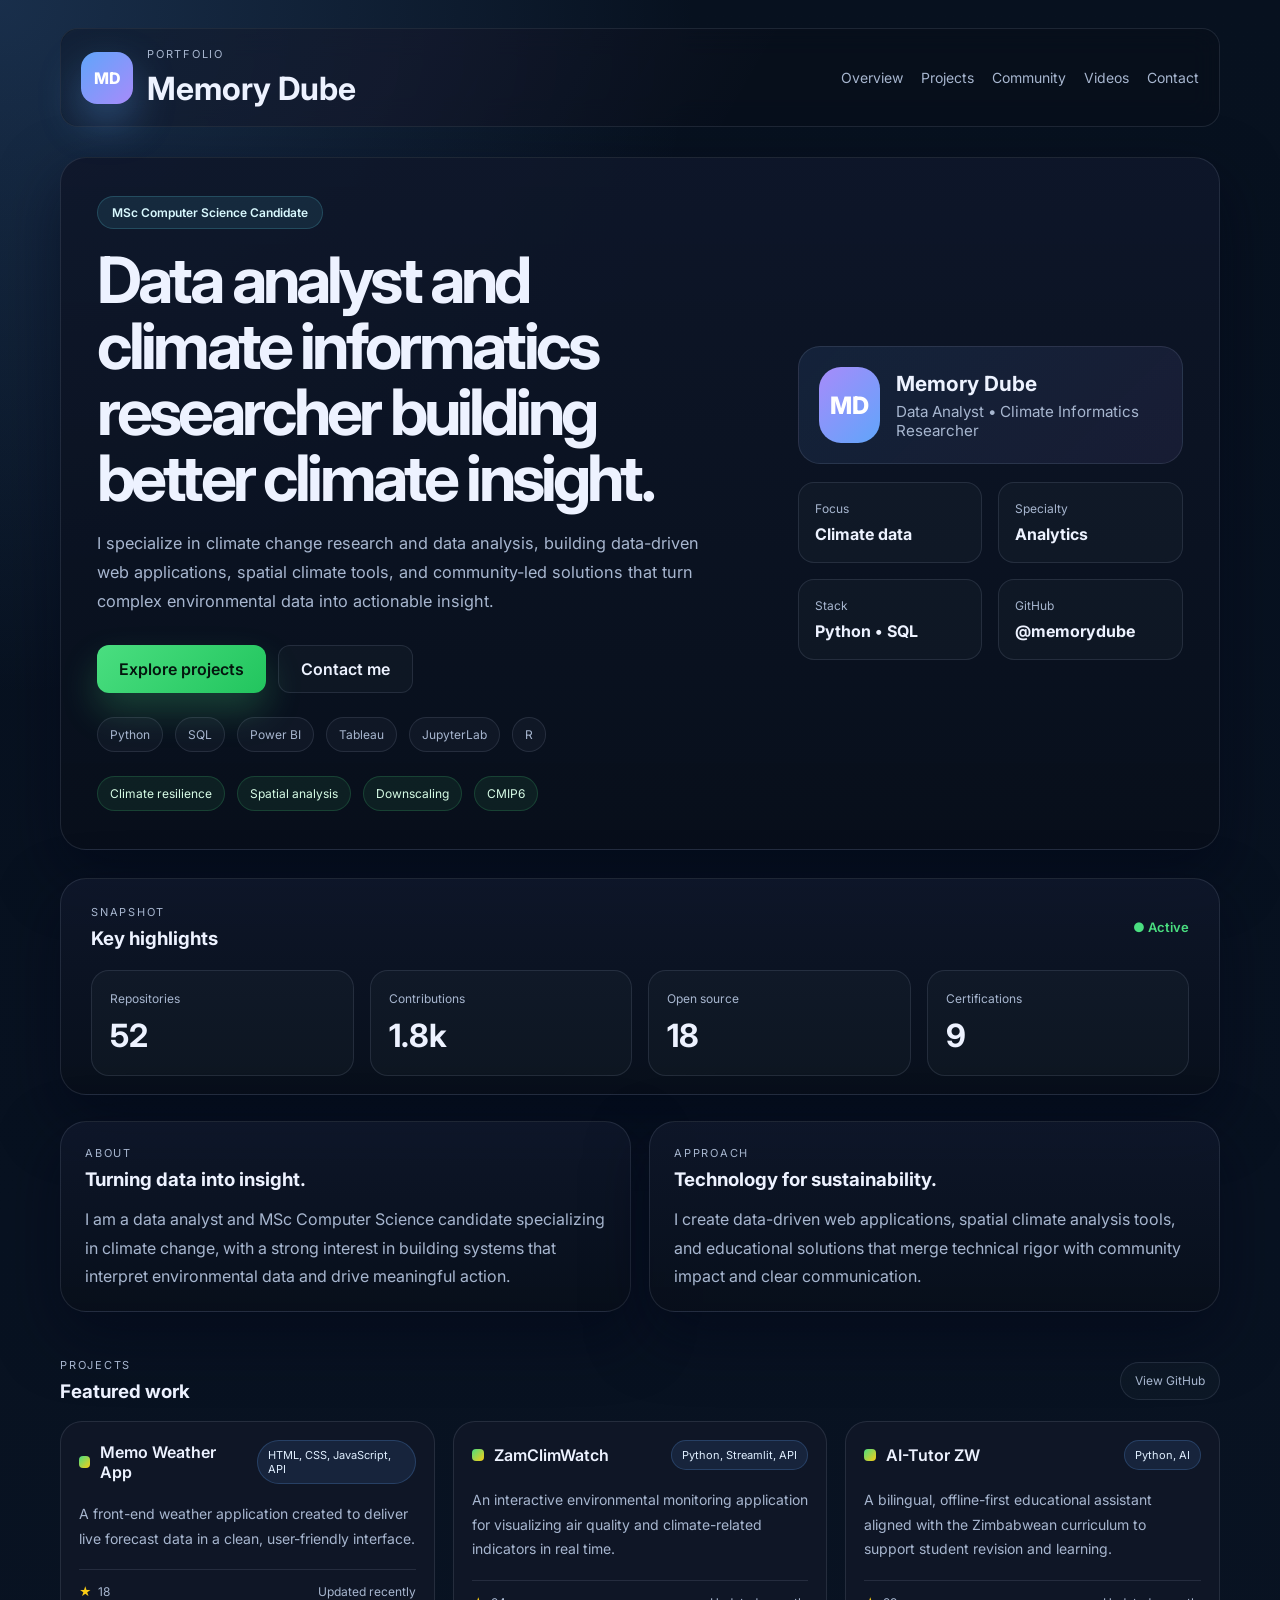
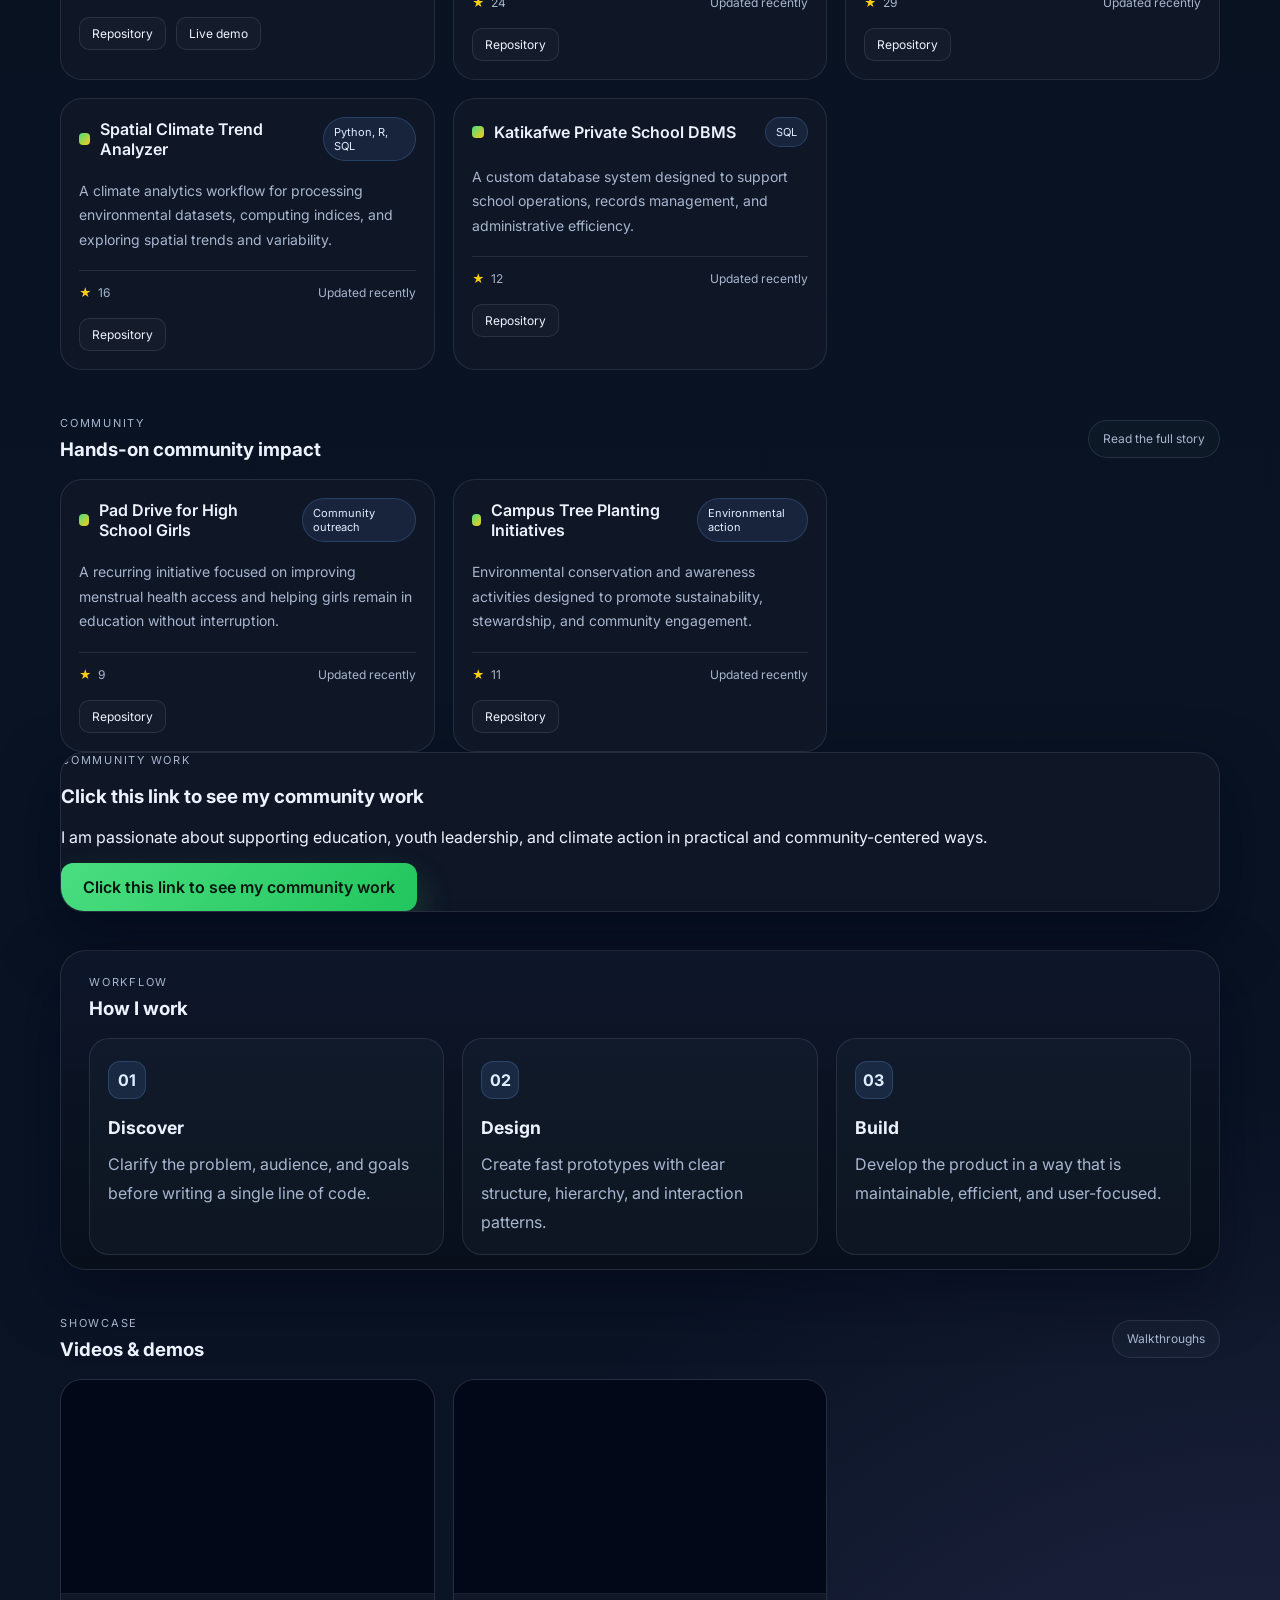
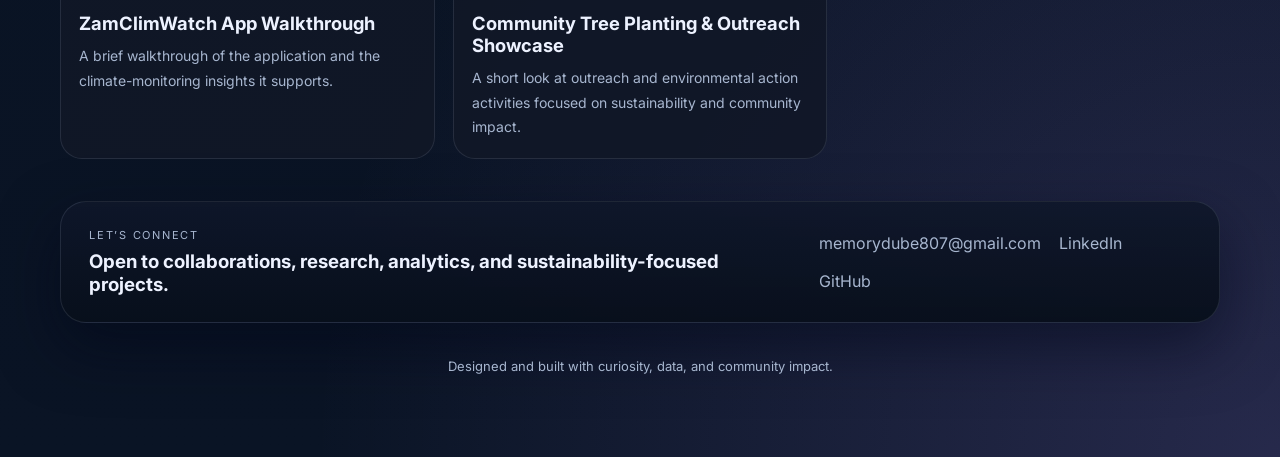
==== index.html @ f98d9ad6 "Initial portfolio upload" ====
<!DOCTYPE html>
<html lang="en">
  <head>
    <meta charset="UTF-8" />
    <meta name="viewport" content="width=device-width, initial-scale=1.0" />
    <title>Memory Dube | Portfolio</title>
    <meta
      name="description"
      content="Portfolio of Memory Dube — MSc Computer Science candidate, data analyst, and climate informatics researcher."
    />
    <link rel="preconnect" href="https://fonts.googleapis.com" />
    <link rel="preconnect" href="https://fonts.gstatic.com" crossorigin />
    <link
      href="https://fonts.googleapis.com/css2?family=Inter:wght@400;500;600;700;800&display=swap"
      rel="stylesheet"
    />
    <link rel="stylesheet" href="styles.css" />
  </head>
  <body>
    <div class="page-shell">
      <header class="topbar">
        <div class="brand-wrap">
          <div class="brand-mark">MD</div>
          <div>
            <p class="eyebrow">Portfolio</p>
            <h1>Memory Dube</h1>
          </div>
        </div>

        <nav class="main-nav" aria-label="Main navigation">
          <a href="#overview">Overview</a>
          <a href="#projects">Projects</a>
          <a href="community.html">Community</a>
          <a href="#videos">Videos</a>
          <a href="#contact">Contact</a>
        </nav>
      </header>

      <main>
        <section id="overview" class="hero card">
          <div class="hero-copy">
            <span class="badge">MSc Computer Science Candidate</span>
            <h2>Data analyst and climate informatics researcher building better climate insight.</h2>
            <p>
              I specialize in climate change research and data analysis, building data-driven web
              applications, spatial climate tools, and community-led solutions that turn complex
              environmental data into actionable insight.
            </p>

            <div class="cta-row">
              <a href="#projects" class="primary-btn">Explore projects</a>
              <a href="#contact" class="secondary-btn">Contact me</a>
            </div>

            <div class="tag-row" aria-label="Tech stack">
              <span>Python</span>
              <span>SQL</span>
              <span>Power BI</span>
              <span>Tableau</span>
              <span>JupyterLab</span>
              <span>R</span>
            </div>

            <div class="impact-row" aria-label="Focus areas">
              <span>Climate resilience</span>
              <span>Spatial analysis</span>
              <span>Downscaling</span>
              <span>CMIP6</span>
            </div>
          </div>

          <aside class="info-panel">
            <div class="profile-card">
              <div class="avatar">MD</div>
              <div>
                <p class="profile-name">Memory Dube</p>
                <p class="profile-role">Data Analyst • Climate Informatics Researcher</p>
              </div>
            </div>

            <div class="stat-grid">
              <div>
                <span>Focus</span>
                <strong>Climate data</strong>
              </div>
              <div>
                <span>Specialty</span>
                <strong>Analytics</strong>
              </div>
              <div>
                <span>Stack</span>
                <strong>Python • SQL</strong>
              </div>
              <div>
                <span>GitHub</span>
                <strong>@memorydube</strong>
              </div>
            </div>
          </aside>
        </section>

        <section class="metrics card">
          <div class="section-title-row">
            <div>
              <p class="eyebrow">Snapshot</p>
              <h3>Key highlights</h3>
            </div>
            <span class="live-pill">● Active</span>
          </div>

          <div class="metrics-grid">
            <article>
              <span>Repositories</span>
              <strong>52</strong>
            </article>
            <article>
              <span>Contributions</span>
              <strong>1.8k</strong>
            </article>
            <article>
              <span>Open source</span>
              <strong>18</strong>
            </article>
            <article>
              <span>Certifications</span>
              <strong>9</strong>
            </article>
          </div>
        </section>

        <section class="about-grid">
          <article class="mini-card card">
            <p class="eyebrow">About</p>
            <h3>Turning data into insight.</h3>
            <p>
              I am a data analyst and MSc Computer Science candidate specializing in climate change,
              with a strong interest in building systems that interpret environmental data and drive
              meaningful action.
            </p>
          </article>

          <article class="mini-card card">
            <p class="eyebrow">Approach</p>
            <h3>Technology for sustainability.</h3>
            <p>
              I create data-driven web applications, spatial climate analysis tools, and educational
              solutions that merge technical rigor with community impact and clear communication.
            </p>
          </article>
        </section>

        <section id="projects" class="section-header">
          <div>
            <p class="eyebrow">Projects</p>
            <h3>Featured work</h3>
          </div>
          <a href="https://github.com" target="_blank" rel="noreferrer">View GitHub</a>
        </section>
        <div id="projectsGrid" class="projects-grid"></div>

        <section id="community" class="section-header">
          <div>
            <p class="eyebrow">Community</p>
            <h3>Hands-on community impact</h3>
          </div>
          <a href="community.html" class="pill">Read the full story</a>
        </section>
        <div id="communityGrid" class="projects-grid"></div>

        <section class="community-showcase">
          <article class="story-card">
            <div class="story-copy">
              <p class="eyebrow">Community work</p>
              <h3>Click this link to see my community work</h3>
              <p>
                I am passionate about supporting education, youth leadership, and climate action in
                practical and community-centered ways.
              </p>
              <a href="community.html" class="primary-btn">Click this link to see my community work</a>
            </div>
          </article>
        </section>

        <section class="process card">
          <p class="eyebrow">Workflow</p>
          <h3>How I work</h3>
          <div class="process-grid">
            <article>
              <span>01</span>
              <h4>Discover</h4>
              <p>Clarify the problem, audience, and goals before writing a single line of code.</p>
            </article>
            <article>
              <span>02</span>
              <h4>Design</h4>
              <p>Create fast prototypes with clear structure, hierarchy, and interaction patterns.</p>
            </article>
            <article>
              <span>03</span>
              <h4>Build</h4>
              <p>Develop the product in a way that is maintainable, efficient, and user-focused.</p>
            </article>
          </div>
        </section>

        <section id="videos" class="section-header">
          <div>
            <p class="eyebrow">Showcase</p>
            <h3>Videos & demos</h3>
          </div>
          <span class="pill">Walkthroughs</span>
        </section>
        <div id="videoGrid" class="video-grid"></div>

        <section id="contact" class="contact card">
          <div>
            <p class="eyebrow">Let’s connect</p>
            <h3>Open to collaborations, research, analytics, and sustainability-focused projects.</h3>
          </div>

          <div class="contact-links">
            <a href="mailto:memorydube807@gmail.com">memorydube807@gmail.com</a>
            <a href="https://www.linkedin.com/in/memory-d-347bab246/" target="_blank" rel="noreferrer">LinkedIn</a>
            <a href="https://github.com/MemoryDube807" target="_blank" rel="noreferrer">GitHub</a>
          </div>
        </section>
      </main>

      <footer class="footer">
        <p>Designed and built with curiosity, data, and community impact.</p>
      </footer>
    </div>

    <script src="script.js"></script>
  </body>
</html>
---- styles.css ----
:root {
  --bg: #07111f;
  --bg-2: #0d172a;
  --panel: rgba(15, 23, 42, 0.82);
  --panel-strong: #101b2e;
  --card: rgba(17, 24, 39, 0.9);
  --card-soft: rgba(15, 23, 42, 0.7);
  --line: rgba(148, 163, 184, 0.16);
  --text: #edf2ff;
  --muted: #a7b6cf;
  --blue: #60a5fa;
  --cyan: #67e8f9;
  --purple: #a78bfa;
  --green: #4ade80;
  --shadow: 0 24px 60px rgba(2, 6, 23, 0.5);
}

* {
  box-sizing: border-box;
}

html {
  scroll-behavior: smooth;
}

body {
  margin: 0;
  min-height: 100vh;
  font-family: "Inter", sans-serif;
  background:
    radial-gradient(circle at top left, rgba(96, 165, 250, 0.2), transparent 18%),
    radial-gradient(circle at bottom right, rgba(167, 139, 250, 0.18), transparent 25%),
    linear-gradient(180deg, var(--bg) 0%, #0a1425 100%);
  color: var(--text);
}

img {
  display: block;
  max-width: 100%;
}

a {
  color: inherit;
  text-decoration: none;
}

.page-shell {
  max-width: 1200px;
  margin: 0 auto;
  padding: 28px 20px 60px;
}

.card {
  background: linear-gradient(180deg, rgba(15, 23, 42, 0.9), rgba(8, 15, 27, 0.95));
  border: 1px solid var(--line);
  border-radius: 26px;
  box-shadow: var(--shadow);
}

.topbar {
  display: flex;
  align-items: center;
  justify-content: space-between;
  gap: 18px;
  margin-bottom: 30px;
  padding: 18px 20px;
  position: sticky;
  top: 12px;
  z-index: 10;
  background: rgba(8, 15, 27, 0.7);
  border: 1px solid var(--line);
  border-radius: 18px;
  backdrop-filter: blur(14px);
}

.topbar::before {
  content: "";
  position: absolute;
  inset: 0;
  background: linear-gradient(120deg, rgba(96, 165, 250, 0.08), rgba(167, 139, 250, 0.06), transparent 60%);
  border-radius: inherit;
  pointer-events: none;
}

.brand-wrap,
.main-nav {
  position: relative;
  z-index: 1;
}

.brand-wrap {
  display: flex;
  align-items: center;
  gap: 14px;
}

.brand-mark {
  width: 52px;
  height: 52px;
  border-radius: 16px;
  display: grid;
  place-items: center;
  background: linear-gradient(135deg, var(--blue), var(--purple));
  color: #fff;
  font-weight: 800;
  box-shadow: 0 18px 40px rgba(96, 165, 250, 0.35);
}

.brand-wrap h1,
.hero-copy h2,
.section-title-row h3,
.section-header h3,
.contact h3,
.process h3,
.mini-card h3 {
  margin: 0;
}

.eyebrow {
  margin: 0 0 8px;
  font-size: 11px;
  letter-spacing: 0.16em;
  text-transform: uppercase;
  color: var(--muted);
}

.main-nav {
  display: flex;
  align-items: center;
  gap: 18px;
  flex-wrap: wrap;
  font-size: 14px;
  color: var(--muted);
}

.main-nav a,
.section-header a,
.contact-links a {
  transition: color 0.2s ease;
}

.main-nav a:hover,
.section-header a:hover,
.contact-links a:hover {
  color: var(--text);
}

.hero {
  display: grid;
  grid-template-columns: 1.4fr 0.8fr;
  gap: 26px;
  padding: 38px 36px;
  overflow: hidden;
}

.hero-copy {
  display: flex;
  flex-direction: column;
  justify-content: center;
}

.badge {
  display: inline-flex;
  width: fit-content;
  align-items: center;
  padding: 8px 14px;
  border-radius: 999px;
  background: rgba(103, 232, 249, 0.09);
  border: 1px solid rgba(103, 232, 249, 0.18);
  color: #d9f9ff;
  font-size: 12px;
  font-weight: 600;
}

.hero-copy h2 {
  margin-top: 18px;
  max-width: 600px;
  font-size: clamp(2.4rem, 5vw, 4.3rem);
  line-height: 1.03;
  letter-spacing: -0.06em;
}

.hero-copy p {
  margin: 18px 0 0;
  max-width: 620px;
  color: var(--muted);
  font-size: 1.02rem;
  line-height: 1.8;
}

.cta-row {
  display: flex;
  flex-wrap: wrap;
  gap: 12px;
  margin-top: 28px;
}

.primary-btn,
.secondary-btn {
  display: inline-flex;
  align-items: center;
  justify-content: center;
  min-height: 48px;
  padding: 0 22px;
  border-radius: 12px;
  font-weight: 600;
  transition: transform 0.2s ease, box-shadow 0.2s ease;
}

.primary-btn {
  background: linear-gradient(135deg, var(--green), #22c55e);
  color: #04160e;
  box-shadow: 0 18px 36px rgba(74, 222, 128, 0.24);
}

.secondary-btn {
  background: rgba(148, 163, 184, 0.04);
  border: 1px solid var(--line);
  color: var(--text);
}

.primary-btn:hover,
.secondary-btn:hover {
  transform: translateY(-1px);
}

.tag-row,
.impact-row {
  display: flex;
  flex-wrap: wrap;
  gap: 12px;
  margin-top: 24px;
}

.tag-row span,
.impact-row span {
  display: inline-flex;
  align-items: center;
  padding: 9px 12px;
  border-radius: 999px;
  background: rgba(148, 163, 184, 0.05);
  border: 1px solid var(--line);
  color: var(--muted);
  font-size: 12px;
}

.impact-row span {
  background: rgba(74, 222, 128, 0.08);
  border-color: rgba(74, 222, 128, 0.18);
  color: #d7fce6;
}

.info-panel {
  display: flex;
  flex-direction: column;
  gap: 18px;
  justify-content: center;
}

.profile-card {
  display: flex;
  align-items: center;
  gap: 16px;
  padding: 20px;
  background: linear-gradient(135deg, rgba(96, 165, 250, 0.1), rgba(167, 139, 250, 0.08));
  border: 1px solid var(--line);
  border-radius: 22px;
}

.avatar {
  width: 76px;
  height: 76px;
  border-radius: 22px;
  display: grid;
  place-items: center;
  background: linear-gradient(135deg, var(--purple), var(--blue));
  color: white;
  font-size: 1.5rem;
  font-weight: 800;
}

.profile-name {
  margin: 0;
  font-size: 1.3rem;
  font-weight: 700;
}

.profile-role {
  margin: 6px 0 0;
  color: var(--muted);
  font-size: 0.95rem;
}

.stat-grid {
  display: grid;
  grid-template-columns: repeat(2, minmax(0, 1fr));
  gap: 16px;
}

.stat-grid div {
  padding: 18px 16px;
  background: rgba(148, 163, 184, 0.04);
  border: 1px solid var(--line);
  border-radius: 16px;
  display: grid;
  gap: 8px;
}

.stat-grid span {
  color: var(--muted);
  font-size: 12px;
}

.stat-grid strong {
  font-size: 1rem;
}

.metrics {
  margin-top: 28px;
  padding: 26px 30px 18px;
}

.section-title-row,
.section-header {
  display: flex;
  align-items: center;
  justify-content: space-between;
  gap: 12px;
}

.live-pill {
  color: var(--green);
  font-size: 13px;
  font-weight: 600;
}

.metrics-grid {
  margin-top: 20px;
  display: grid;
  grid-template-columns: repeat(4, minmax(0, 1fr));
  gap: 16px;
}

.metrics-grid article {
  padding: 20px 18px;
  background: rgba(148, 163, 184, 0.04);
  border: 1px solid var(--line);
  border-radius: 18px;
  display: grid;
  gap: 10px;
}

.metrics-grid span {
  color: var(--muted);
  font-size: 12px;
}

.metrics-grid strong {
  font-size: clamp(1.5rem, 2.5vw, 2.2rem);
}

.about-grid {
  display: grid;
  grid-template-columns: repeat(2, minmax(0, 1fr));
  gap: 18px;
  margin-top: 26px;
}

.mini-card {
  padding: 24px 24px 20px;
}

.mini-card p:last-child {
  color: var(--muted);
  line-height: 1.8;
  margin: 14px 0 0;
}

.section-header {
  margin-top: 46px;
  margin-bottom: 18px;
}

.pill,
.section-header a {
  display: inline-flex;
  align-items: center;
  justify-content: center;
  min-height: 38px;
  padding: 0 14px;
  border-radius: 999px;
  background: rgba(148, 163, 184, 0.04);
  border: 1px solid var(--line);
  color: var(--muted);
  font-size: 12px;
}

.projects-grid,
.video-grid {
  display: grid;
  grid-template-columns: repeat(3, minmax(0, 1fr));
  gap: 18px;
}

.project-card,
.video-card {
  background: rgba(17, 24, 39, 0.9);
  border: 1px solid var(--line);
  border-radius: 22px;
  overflow: hidden;
  transition: transform 0.22s ease, border-color 0.22s ease, box-shadow 0.22s ease;
}

.project-card {
  padding: 18px;
}

.project-card:hover,
.video-card:hover {
  transform: translateY(-4px);
  border-color: rgba(96, 165, 250, 0.32);
  box-shadow: 0 18px 32px rgba(15, 23, 42, 0.4);
}

.project-top {
  display: flex;
  align-items: center;
  justify-content: space-between;
  gap: 12px;
  margin-bottom: 18px;
}

.repo-icon {
  display: inline-flex;
  align-items: center;
  gap: 10px;
  font-weight: 600;
  color: var(--text);
}

.repo-icon::before {
  content: "";
  display: inline-block;
  width: 12px;
  height: 12px;
  border-radius: 4px;
  background: linear-gradient(135deg, var(--green), #facc15);
}

.lang {
  display: inline-flex;
  align-items: center;
  justify-content: center;
  padding: 7px 10px;
  border-radius: 999px;
  background: rgba(96, 165, 250, 0.1);
  border: 1px solid rgba(96, 165, 250, 0.22);
  color: #e0efff;
  font-size: 11px;
}

.project-card h4,
.video-card h4 {
  margin: 0 0 10px;
  font-size: 1.15rem;
}

.project-card p,
.video-card p {
  margin: 0;
  color: var(--muted);
  line-height: 1.75;
  font-size: 14px;
}

.meta-row {
  display: flex;
  align-items: center;
  justify-content: space-between;
  gap: 10px;
  margin-top: 18px;
  padding-top: 14px;
  border-top: 1px solid var(--line);
  color: var(--muted);
  font-size: 12px;
}

.meta-row .stars {
  display: inline-flex;
  align-items: center;
  gap: 6px;
}

.meta-row .stars::before {
  content: "★";
  color: #facc15;
}

.project-links {
  margin-top: 18px;
  display: flex;
  flex-wrap: wrap;
  gap: 10px;
}

.project-links a {
  padding: 8px 12px;
  border-radius: 10px;
  border: 1px solid var(--line);
  background: rgba(148, 163, 184, 0.04);
  color: var(--text);
  font-size: 12px;
}

.process {
  margin-top: 38px;
  padding: 24px 28px 14px;
}

.process-grid {
  display: grid;
  grid-template-columns: repeat(3, minmax(0, 1fr));
  gap: 18px;
  margin-top: 18px;
}

.process-grid article {
  padding: 22px 18px 18px;
  border-radius: 20px;
  background: rgba(148, 163, 184, 0.04);
  border: 1px solid var(--line);
  transition: transform 0.2s ease, border-color 0.2s ease;
}

.process-grid article:hover {
  transform: translateY(-3px);
  border-color: rgba(103, 232, 249, 0.28);
}

.process-grid span {
  display: inline-flex;
  width: 38px;
  height: 38px;
  align-items: center;
  justify-content: center;
  border-radius: 12px;
  margin-bottom: 18px;
  background: rgba(96, 165, 250, 0.12);
  border: 1px solid rgba(96, 165, 250, 0.22);
  color: #dfeeff;
  font-weight: 700;
}

.process-grid h4 {
  margin: 0 0 12px;
  font-size: 1.1rem;
}

.process-grid p {
  margin: 0;
  color: var(--muted);
  line-height: 1.8;
}

.video-card {
  padding: 0;
}

.video-embed {
  width: 100%;
  position: relative;
  aspect-ratio: 16 / 9;
  background: #020817;
  border-bottom: 1px solid var(--line);
}

.video-card .video-embed iframe {
  filter: saturate(0.85);
}

.video-embed iframe {
  width: 100%;
  height: 100%;
  border: 0;
}

.video-body {
  padding: 18px;
}

.contact {
  display: flex;
  align-items: center;
  justify-content: space-between;
  gap: 18px;
  margin-top: 42px;
  padding: 26px 28px;
}

.contact-links {
  display: flex;
  flex-wrap: wrap;
  gap: 18px;
  color: var(--muted);
}

.footer {
  padding: 22px 8px 10px;
  text-align: center;
  color: var(--muted);
  font-size: 13px;
}

.community-page-body {
  background:
    radial-gradient(circle at top left, rgba(96, 165, 250, 0.18), transparent 18%),
    radial-gradient(circle at bottom right, rgba(74, 222, 128, 0.12), transparent 20%),
    linear-gradient(180deg, var(--bg) 0%, #071827 100%);
}

.community-page-shell {
  max-width: 1100px;
}

.community-main {
  display: grid;
  gap: 28px;
}

.community-hero {
  padding: 36px 32px;
}

.community-hero h2 {
  margin: 0;
  max-width: 700px;
  font-size: clamp(2.2rem, 4vw, 3.6rem);
  line-height: 1.08;
  letter-spacing: -0.06em;
}

.community-hero p:last-of-type {
  color: var(--muted);
  line-height: 1.8;
  max-width: 700px;
  margin-top: 18px;
}

.impact-layout {
  display: grid;
  grid-template-columns: repeat(2, minmax(0, 1fr));
  gap: 18px;
}

.impact-stats {
  padding: 24px 24px 18px;
}

.impact-stats ul {
  margin: 12px 0 0;
  padding-left: 18px;
  color: var(--muted);
  line-height: 1.8;
}

.impact-stats p:last-child {
  margin: 12px 0 0;
  color: var(--muted);
  line-height: 1.8;
}

.story-section {
  display: grid;
  gap: 18px;
}

.community-section-header {
  margin-top: 0;
  margin-bottom: 8px;
}

.story-grid {
  display: grid;
  grid-template-columns: repeat(2, minmax(0, 1fr));
  gap: 18px;
}

.story-card {
  overflow: hidden;
  background: rgba(17, 24, 39, 0.9);
  border: 1px solid var(--line);
  border-radius: 24px;
  box-shadow: var(--shadow);
}

.story-card img {
  width: 100%;
  height: 260px;
  object-fit: cover;
  display: block;
}

.story-gallery {
  display: grid;
  grid-template-columns: repeat(2, minmax(0, 1fr));
  gap: 10px;
  padding: 12px 12px 0;
}

.story-gallery img {
  width: 100%;
  height: 180px;
  object-fit: cover;
  display: block;
  border-radius: 14px;
}

.story-content {
  padding: 20px 20px 22px;
}

.story-content h3 {
  margin: 0 0 10px;
  font-size: 1.2rem;
}

.story-content p {
  margin: 0 0 14px;
  color: var(--muted);
  line-height: 1.8;
}

.story-content p:last-child {
  margin-bottom: 0;
}

.community-contact {
  display: flex;
  flex-wrap: wrap;
  justify-content: space-between;
  align-items: center;
  gap: 18px;
  padding: 26px 28px;
}

@media (max-width: 980px) {
  .hero {
    grid-template-columns: 1fr;
  }

  .projects-grid,
  .video-grid,
  .metrics-grid,
  .process-grid,
  .impact-layout,
  .story-grid {
    grid-template-columns: 1fr;
  }

  .contact {
    flex-direction: column;
    align-items: flex-start;
  }
}

@media (prefers-reduced-motion: reduce) {
  *, *::before, *::after {
    animation: none !important;
    transition: none !important;
    scroll-behavior: auto !important;
  }
}

@media (max-width: 640px) {
  .page-shell {
    padding-left: 14px;
    padding-right: 14px;
  }

  .topbar,
  .section-header,
  .section-title-row {
    flex-direction: column;
    align-items: flex-start;
  }

  .main-nav {
    gap: 10px 14px;
  }

  .hero,
  .metrics,
  .contact {
    padding-left: 18px;
    padding-right: 18px;
  }

  .tag-row,
  .contact-links,
  .project-links {
    gap: 8px;
  }

  .about-grid,
  .projects-grid,
  .video-grid,
  .metrics-grid,
  .process-grid,
  .stat-grid,
  .community-showcase {
    grid-template-columns: 1fr;
  }

  .hero-copy h2 {
    font-size: 2.4rem;
  }
}
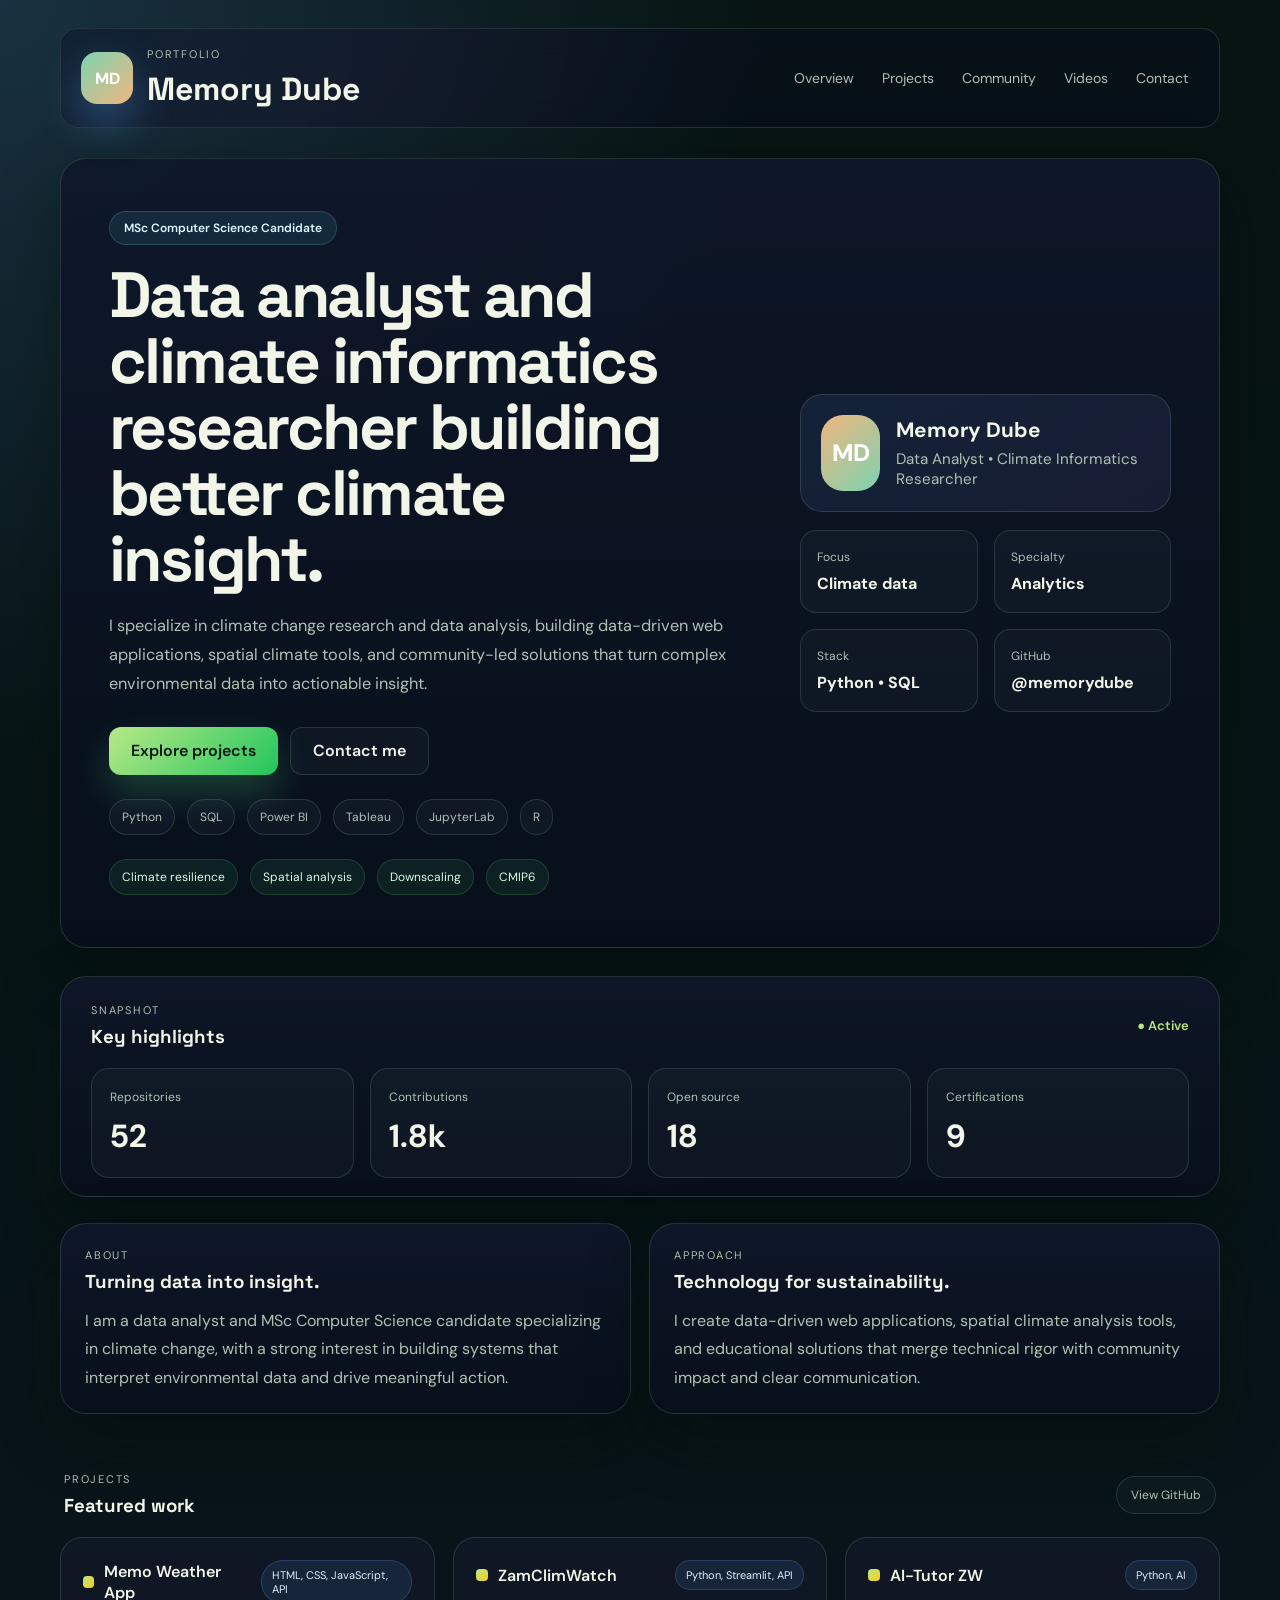
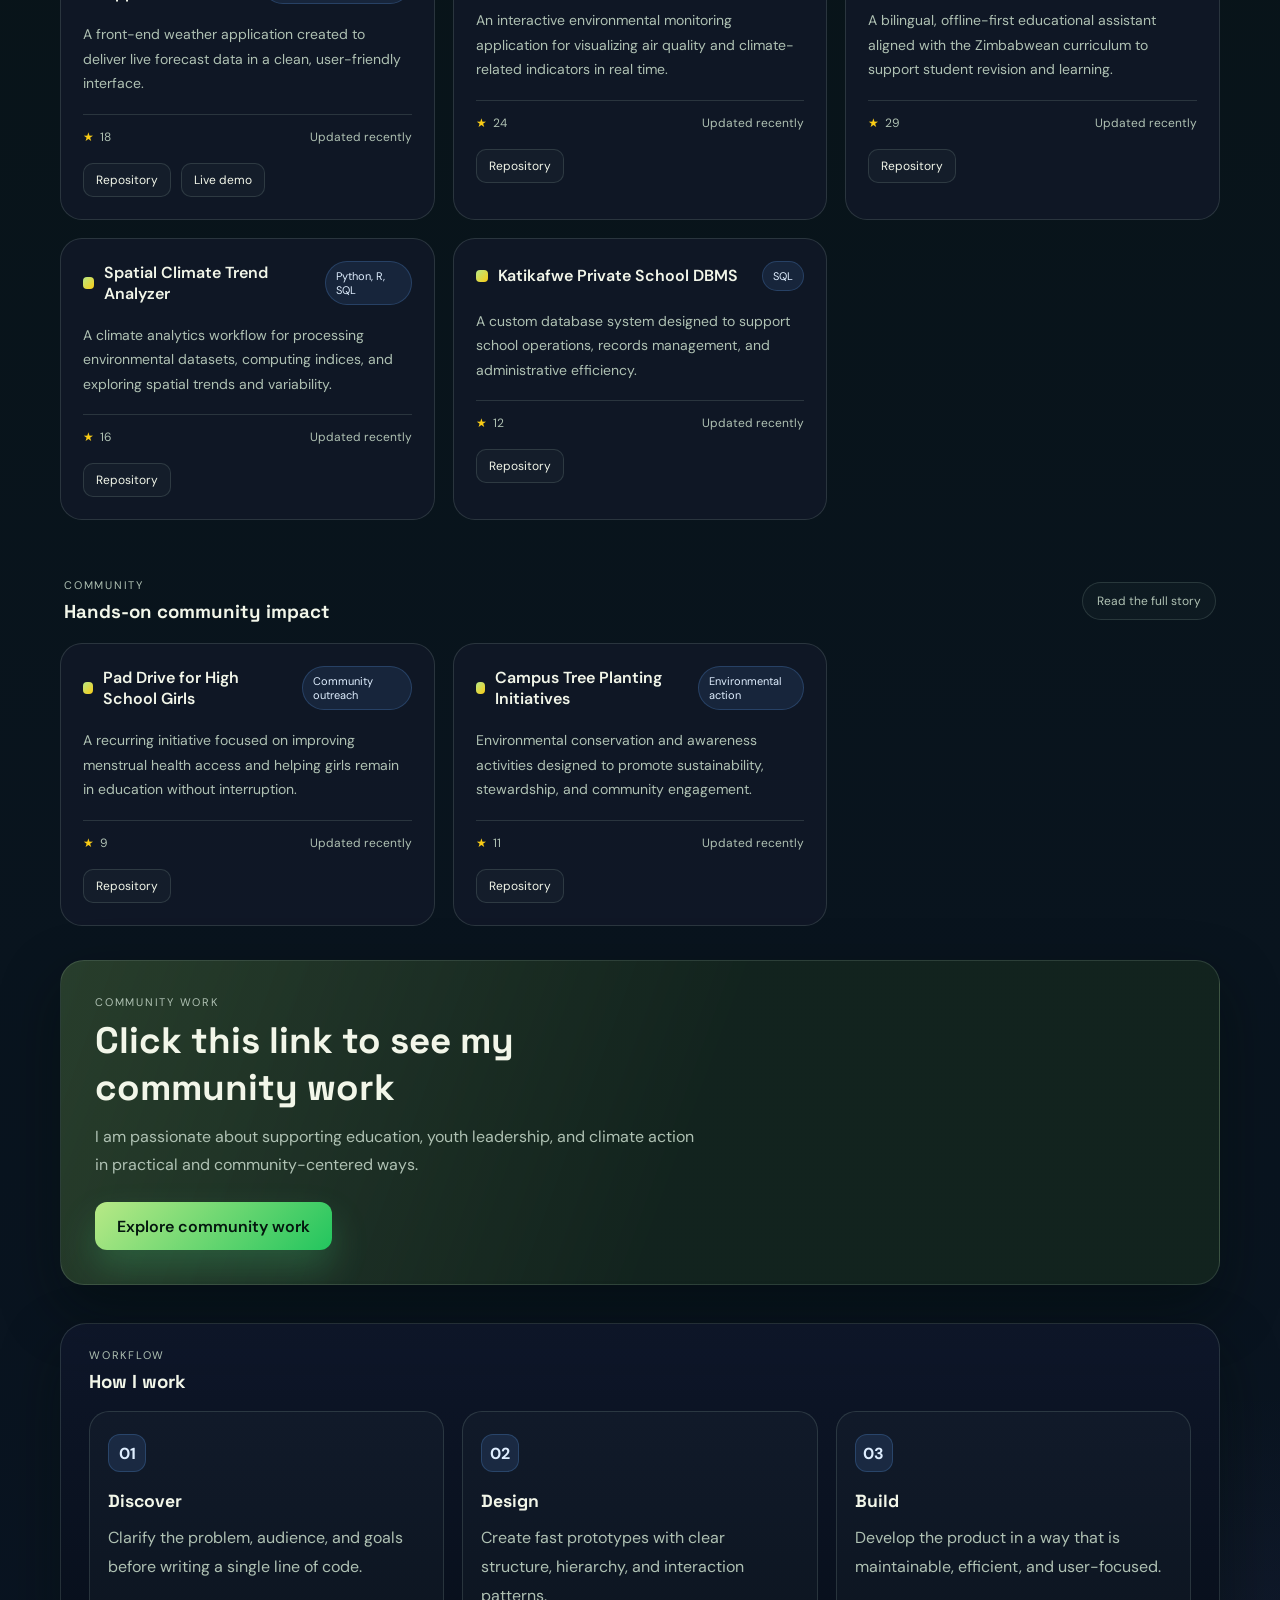
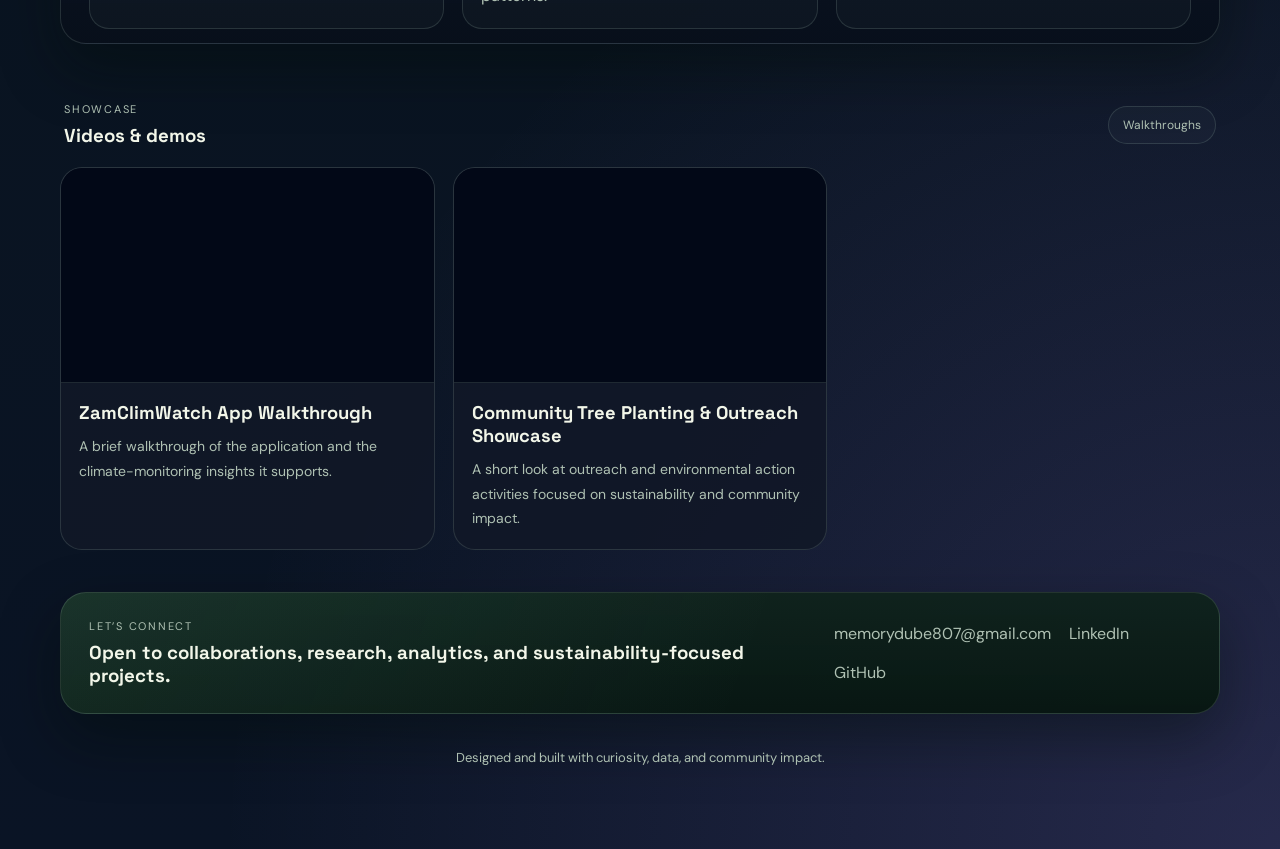
==== commit 658c1b40: "Update portfolio and community website" ====
--- a/index.html
+++ b/index.html
@@ -11,7 +11,7 @@
     <link rel="preconnect" href="https://fonts.googleapis.com" />
     <link rel="preconnect" href="https://fonts.gstatic.com" crossorigin />
     <link
-      href="https://fonts.googleapis.com/css2?family=Inter:wght@400;500;600;700;800&display=swap"
+      href="https://fonts.googleapis.com/css2?family=DM+Sans:wght@400;500;600;700&family=Space+Grotesk:wght@500;600;700&display=swap"
       rel="stylesheet"
     />
     <link rel="stylesheet" href="styles.css" />
@@ -176,7 +176,7 @@
                 I am passionate about supporting education, youth leadership, and climate action in
                 practical and community-centered ways.
               </p>
-              <a href="community.html" class="primary-btn">Click this link to see my community work</a>
+              <a href="community.html" class="primary-btn">Explore community work</a>
             </div>
           </article>
         </section>
--- a/styles.css
+++ b/styles.css
@@ -1,18 +1,18 @@
 :root {
-  --bg: #07111f;
-  --bg-2: #0d172a;
-  --panel: rgba(15, 23, 42, 0.82);
-  --panel-strong: #101b2e;
-  --card: rgba(17, 24, 39, 0.9);
-  --card-soft: rgba(15, 23, 42, 0.7);
-  --line: rgba(148, 163, 184, 0.16);
-  --text: #edf2ff;
-  --muted: #a7b6cf;
-  --blue: #60a5fa;
-  --cyan: #67e8f9;
-  --purple: #a78bfa;
-  --green: #4ade80;
-  --shadow: 0 24px 60px rgba(2, 6, 23, 0.5);
+  --bg: #071412;
+  --bg-2: #10201c;
+  --panel: rgba(16, 32, 28, 0.86);
+  --panel-strong: #142923;
+  --card: rgba(18, 35, 30, 0.92);
+  --card-soft: rgba(16, 32, 28, 0.72);
+  --line: rgba(182, 211, 194, 0.16);
+  --text: #f2f6e9;
+  --muted: #afc1b3;
+  --blue: #7dd3b0;
+  --cyan: #a7f3d0;
+  --purple: #f0b67f;
+  --green: #b8e986;
+  --shadow: 0 24px 60px rgba(1, 12, 8, 0.42);
 }
 
 * {
@@ -26,7 +26,7 @@
 body {
   margin: 0;
   min-height: 100vh;
-  font-family: "Inter", sans-serif;
+  font-family: "DM Sans", sans-serif;
   background:
     radial-gradient(circle at top left, rgba(96, 165, 250, 0.2), transparent 18%),
     radial-gradient(circle at bottom right, rgba(167, 139, 250, 0.18), transparent 25%),
@@ -116,6 +116,13 @@
   margin: 0;
 }
 
+h1,
+h2,
+h3,
+h4 {
+  font-family: "Space Grotesk", sans-serif;
+}
+
 .eyebrow {
   margin: 0 0 8px;
   font-size: 11px;
@@ -127,7 +134,7 @@
 .main-nav {
   display: flex;
   align-items: center;
-  gap: 18px;
+  gap: 6px;
   flex-wrap: wrap;
   font-size: 14px;
   color: var(--muted);
@@ -145,11 +152,20 @@
   color: var(--text);
 }
 
+.main-nav a {
+  padding: 9px 11px;
+  border-radius: 10px;
+}
+
+.main-nav a:hover {
+  background: rgba(184, 233, 134, 0.09);
+}
+
 .hero {
   display: grid;
   grid-template-columns: 1.4fr 0.8fr;
-  gap: 26px;
-  padding: 38px 36px;
+  gap: 42px;
+  padding: 52px 48px;
   overflow: hidden;
 }
 
@@ -177,7 +193,7 @@
   max-width: 600px;
   font-size: clamp(2.4rem, 5vw, 4.3rem);
   line-height: 1.03;
-  letter-spacing: -0.06em;
+  letter-spacing: -0.04em;
 }
 
 .hero-copy p {
@@ -377,8 +393,9 @@
 }
 
 .section-header {
-  margin-top: 46px;
-  margin-bottom: 18px;
+  margin-top: 58px;
+  margin-bottom: 20px;
+  padding: 0 4px;
 }
 
 .pill,
@@ -412,7 +429,7 @@
 }
 
 .project-card {
-  padding: 18px;
+  padding: 22px;
 }
 
 .project-card:hover,
@@ -615,7 +632,7 @@
   background:
     radial-gradient(circle at top left, rgba(96, 165, 250, 0.18), transparent 18%),
     radial-gradient(circle at bottom right, rgba(74, 222, 128, 0.12), transparent 20%),
-    linear-gradient(180deg, var(--bg) 0%, #071827 100%);
+    linear-gradient(180deg, var(--bg) 0%, #091b17 100%);
 }
 
 .community-page-shell {
@@ -685,12 +702,44 @@
   gap: 18px;
 }
 
+.story-card:last-child {
+  grid-column: 1 / -1;
+}
+
 .story-card {
   overflow: hidden;
   background: rgba(17, 24, 39, 0.9);
   border: 1px solid var(--line);
   border-radius: 24px;
   box-shadow: var(--shadow);
+}
+
+.community-showcase {
+  margin-top: 34px;
+}
+
+.community-showcase .story-card {
+  background:
+    linear-gradient(110deg, rgba(184, 233, 134, 0.14), rgba(18, 35, 30, 0.94) 55%),
+    rgba(18, 35, 30, 0.92);
+}
+
+.story-copy {
+  max-width: 680px;
+  padding: 34px;
+}
+
+.story-copy h3 {
+  max-width: 540px;
+  margin: 0 0 12px;
+  font-size: clamp(1.6rem, 3vw, 2.3rem);
+}
+
+.story-copy p:not(.eyebrow) {
+  max-width: 600px;
+  margin: 0 0 22px;
+  color: var(--muted);
+  line-height: 1.8;
 }
 
 .story-card img {
@@ -705,14 +754,35 @@
   grid-template-columns: repeat(2, minmax(0, 1fr));
   gap: 10px;
   padding: 12px 12px 0;
+  overflow: hidden;
 }
 
 .story-gallery img {
   width: 100%;
-  height: 180px;
+  height: 156px;
   object-fit: cover;
   display: block;
   border-radius: 14px;
+  transition: transform 0.35s ease, filter 0.35s ease;
+}
+
+.story-gallery img:first-child {
+  grid-column: 1 / -1;
+  height: 238px;
+}
+
+.story-gallery .tree-result-photo {
+  object-fit: contain;
+  background: #10261d;
+}
+
+.story-gallery:hover img {
+  filter: saturate(0.78);
+}
+
+.story-gallery img:hover {
+  filter: saturate(1.08);
+  transform: scale(1.035);
 }
 
 .story-content {
@@ -734,6 +804,29 @@
   margin-bottom: 0;
 }
 
+.story-support {
+  margin-top: 22px;
+  padding: 18px;
+  background: rgba(184, 233, 134, 0.08);
+  border: 1px solid rgba(184, 233, 134, 0.2);
+  border-radius: 16px;
+}
+
+.story-support .eyebrow {
+  color: var(--green);
+}
+
+.story-support p {
+  margin-bottom: 12px;
+}
+
+.story-support a {
+  display: inline-flex;
+  color: var(--green);
+  font-weight: 700;
+  letter-spacing: 0.02em;
+}
+
 .community-contact {
   display: flex;
   flex-wrap: wrap;
@@ -741,11 +834,18 @@
   align-items: center;
   gap: 18px;
   padding: 26px 28px;
+}
+
+.contact {
+  background:
+    linear-gradient(110deg, rgba(125, 211, 176, 0.1), transparent 60%),
+    linear-gradient(180deg, rgba(15, 35, 28, 0.95), rgba(8, 23, 18, 0.98));
 }
 
 @media (max-width: 980px) {
   .hero {
     grid-template-columns: 1fr;
+    padding: 38px 30px;
   }
 
   .projects-grid,
@@ -755,6 +855,10 @@
   .impact-layout,
   .story-grid {
     grid-template-columns: 1fr;
+  }
+
+  .story-card:last-child {
+    grid-column: auto;
   }
 
   .contact {
@@ -814,4 +918,12 @@
   .hero-copy h2 {
     font-size: 2.4rem;
   }
-}
+
+  .story-copy {
+    padding: 26px 22px;
+  }
+
+  .story-gallery img:first-child {
+    height: 200px;
+  }
+}
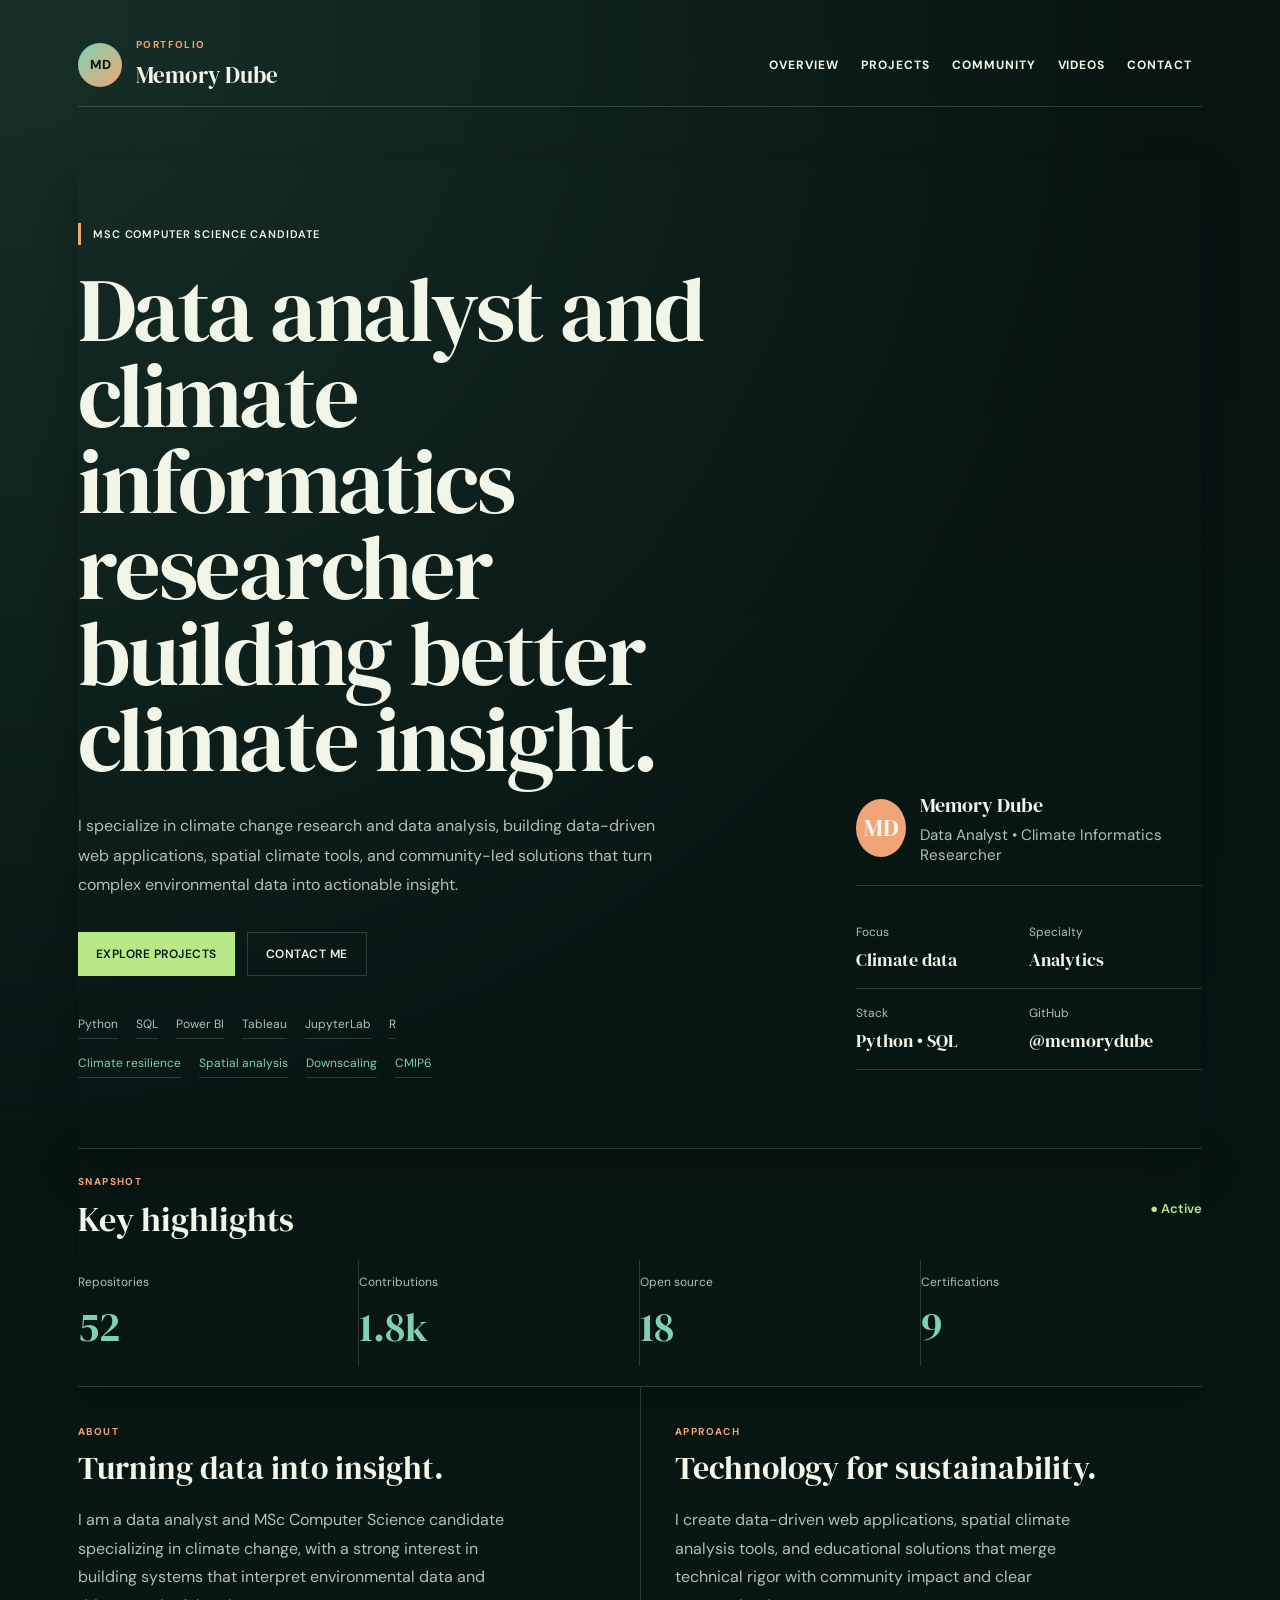
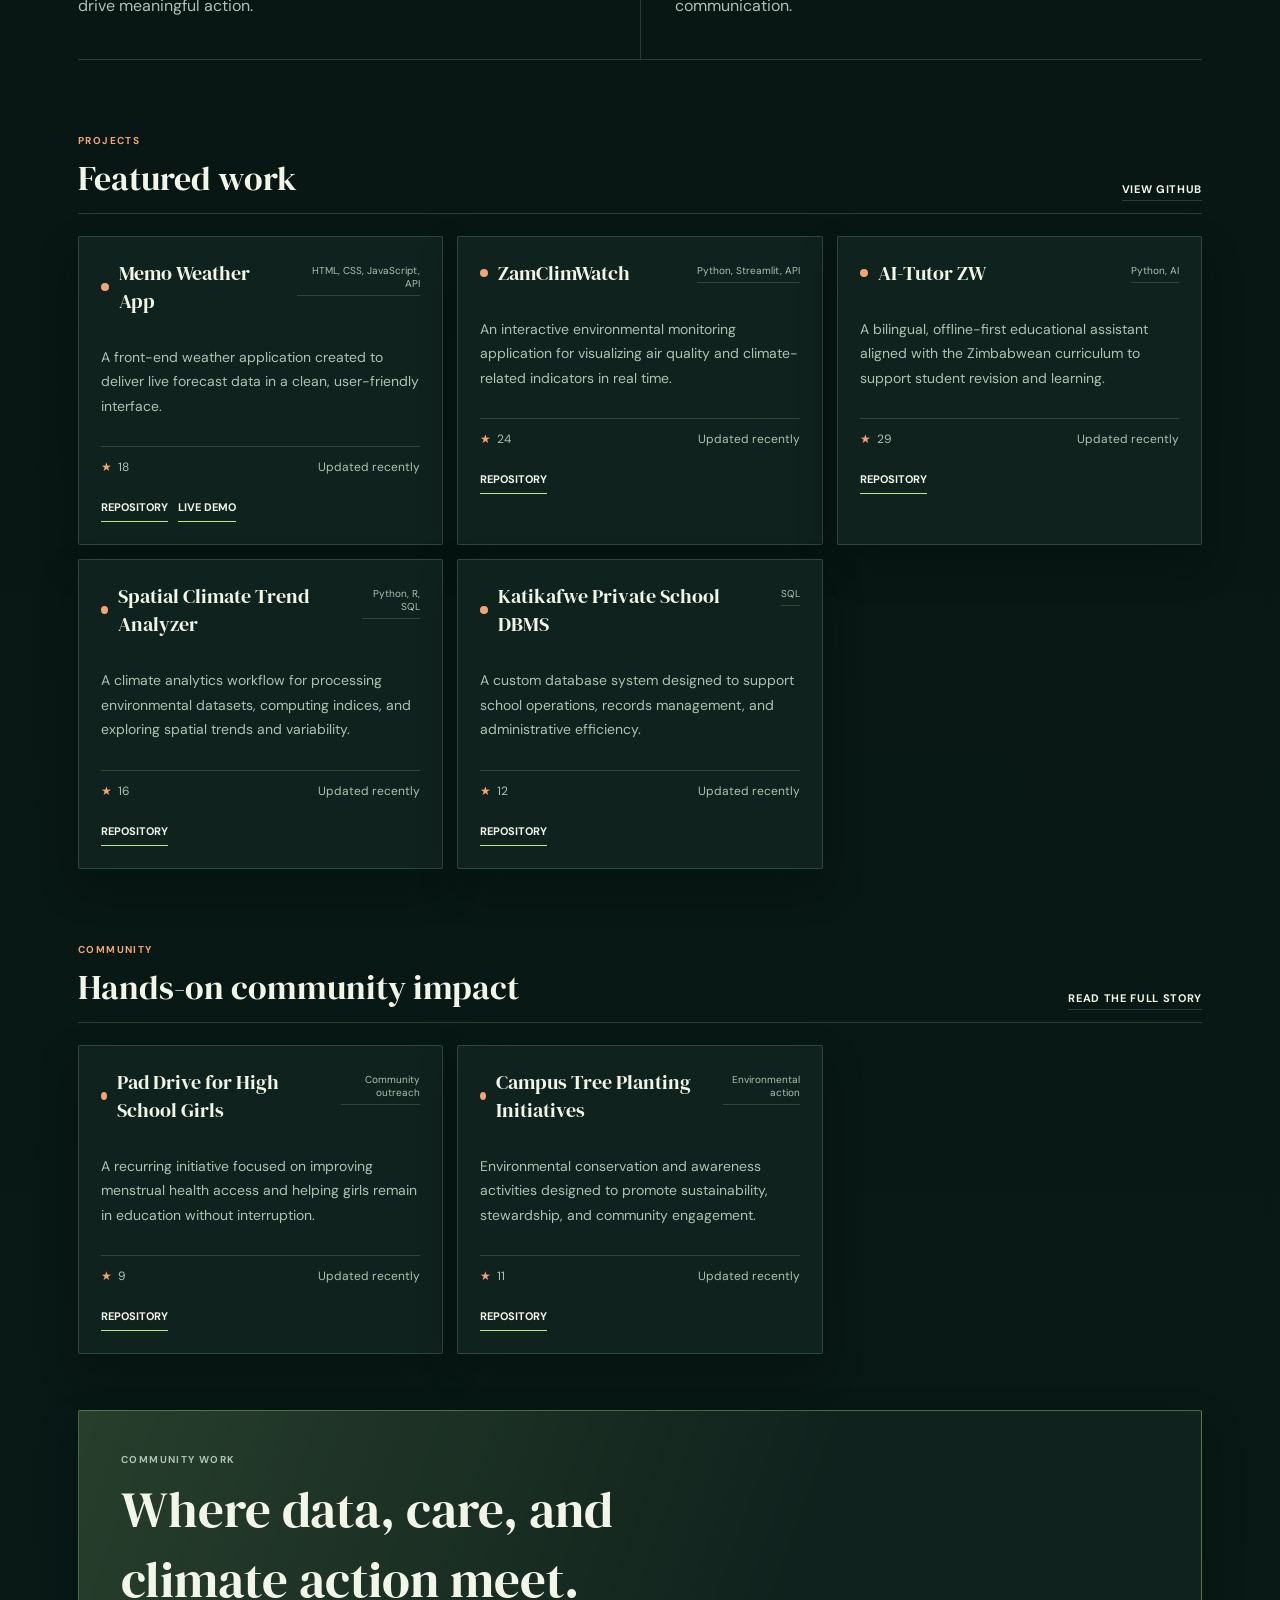
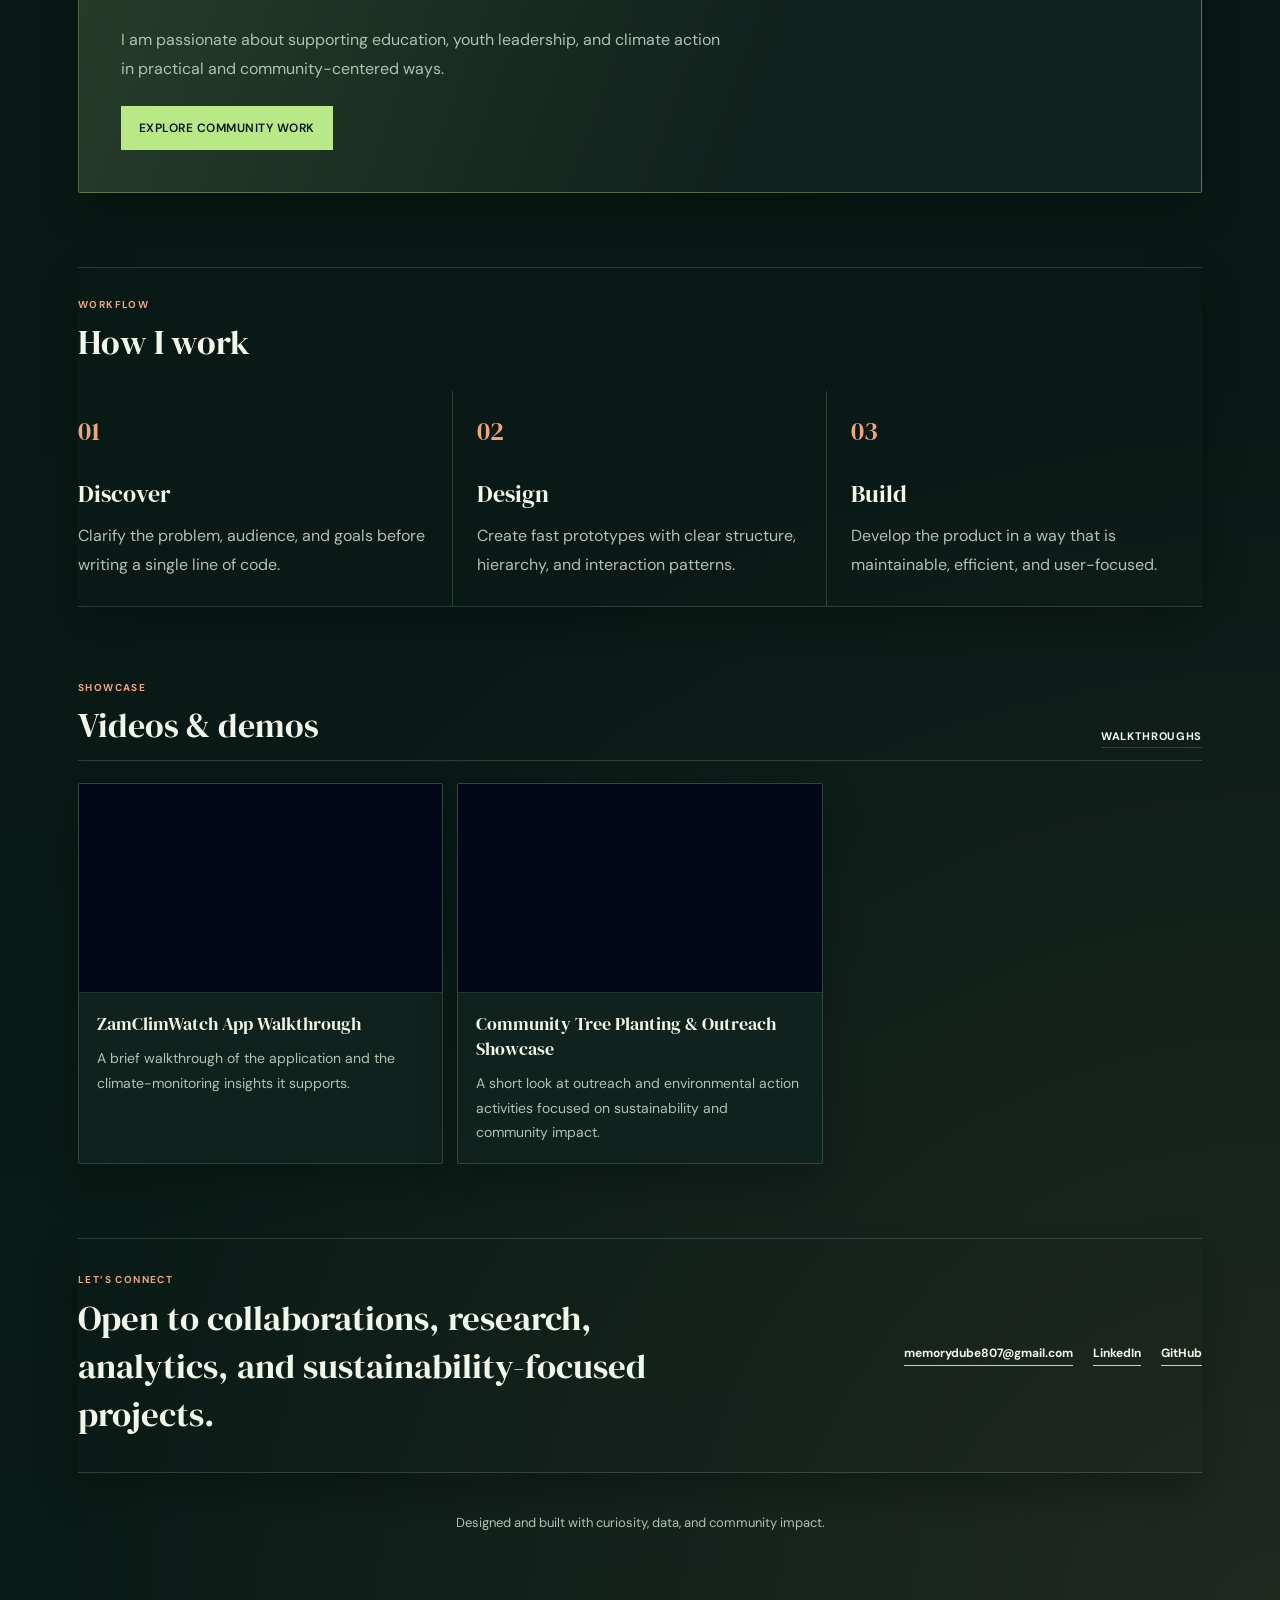
==== commit 58d25367: "Update portfolio and community website" ====
--- a/index.html
+++ b/index.html
@@ -11,7 +11,7 @@
     <link rel="preconnect" href="https://fonts.googleapis.com" />
     <link rel="preconnect" href="https://fonts.gstatic.com" crossorigin />
     <link
-      href="https://fonts.googleapis.com/css2?family=DM+Sans:wght@400;500;600;700&family=Space+Grotesk:wght@500;600;700&display=swap"
+      href="https://fonts.googleapis.com/css2?family=DM+Sans:wght@400;500;600;700&family=DM+Serif+Display&display=swap"
       rel="stylesheet"
     />
     <link rel="stylesheet" href="styles.css" />
@@ -171,7 +171,7 @@
           <article class="story-card">
             <div class="story-copy">
               <p class="eyebrow">Community work</p>
-              <h3>Click this link to see my community work</h3>
+              <h3>Where data, care, and climate action meet.</h3>
               <p>
                 I am passionate about supporting education, youth leadership, and climate action in
                 practical and community-centered ways.
--- a/styles.css
+++ b/styles.css
@@ -927,3 +927,684 @@
     height: 200px;
   }
 }
+
+/* Editorial layer: a publication-like system for the portfolio and community pages. */
+:root {
+  --bg: #071412;
+  --bg-2: #10201c;
+  --panel: #10221d;
+  --panel-strong: #183229;
+  --card: #10221d;
+  --card-soft: #142a23;
+  --line: rgba(182, 211, 194, 0.2);
+  --text: #f2f6e9;
+  --muted: #afc1b3;
+  --blue: #7dd3b0;
+  --cyan: #c8ead7;
+  --purple: #f0a477;
+  --green: #b8e986;
+  --shadow: 0 18px 38px rgba(1, 12, 8, 0.32);
+}
+
+body {
+  background:
+    radial-gradient(circle at top left, rgba(125, 211, 176, 0.14), transparent 23%),
+    radial-gradient(circle at bottom right, rgba(240, 164, 119, 0.1), transparent 25%),
+    linear-gradient(180deg, var(--bg) 0%, #091b17 100%);
+  color: var(--text);
+}
+
+.page-shell {
+  max-width: 1180px;
+  padding: 22px 28px 64px;
+}
+
+.card,
+.project-card,
+.video-card,
+.story-card {
+  border: 1px solid var(--line);
+  border-radius: 2px;
+  box-shadow: var(--shadow);
+}
+
+.topbar {
+  position: relative;
+  top: auto;
+  margin-bottom: 54px;
+  padding: 16px 0 15px;
+  border: 0;
+  border-bottom: 1px solid var(--line);
+  border-radius: 0;
+  background: transparent;
+  backdrop-filter: none;
+}
+
+.topbar::before {
+  display: none;
+}
+
+.brand-mark {
+  width: 44px;
+  height: 44px;
+  border-radius: 50%;
+  background: linear-gradient(135deg, var(--blue), var(--purple));
+  color: #071412;
+  box-shadow: none;
+  font-size: 13px;
+}
+
+.brand-wrap h1 {
+  font-family: "DM Serif Display", Georgia, serif;
+  font-size: 1.45rem;
+  font-weight: 400;
+}
+
+h1,
+h2,
+h3,
+h4 {
+  font-family: "DM Serif Display", Georgia, serif;
+  font-weight: 400;
+  letter-spacing: 0;
+}
+
+.eyebrow {
+  color: var(--purple);
+  font-size: 10px;
+  font-weight: 700;
+  letter-spacing: 0.14em;
+}
+
+.main-nav {
+  gap: 2px;
+  color: var(--text);
+  font-size: 12px;
+  font-weight: 700;
+  letter-spacing: 0.08em;
+  text-transform: uppercase;
+}
+
+.main-nav a {
+  padding: 8px 10px;
+  border-radius: 0;
+}
+
+.main-nav a:hover {
+  background: rgba(184, 233, 134, 0.12);
+  color: var(--text);
+}
+
+.hero {
+  grid-template-columns: minmax(0, 1.55fr) minmax(250px, 0.75fr);
+  gap: 64px;
+  min-height: 520px;
+  padding: 62px 0 70px;
+  border: 0;
+  border-bottom: 1px solid var(--line);
+  border-radius: 0;
+  background: transparent;
+}
+
+.badge {
+  border: 0;
+  border-left: 3px solid var(--purple);
+  border-radius: 0;
+  padding: 4px 0 4px 12px;
+  background: transparent;
+  color: var(--text);
+  font-size: 11px;
+  letter-spacing: 0.08em;
+  text-transform: uppercase;
+}
+
+.hero-copy h2 {
+  max-width: 760px;
+  margin-top: 22px;
+  font-size: clamp(3.2rem, 7vw, 6.7rem);
+  line-height: 0.96;
+  letter-spacing: -0.025em;
+}
+
+.hero-copy p {
+  max-width: 590px;
+  margin-top: 28px;
+  color: var(--muted);
+  font-size: 1rem;
+  line-height: 1.85;
+}
+
+.cta-row {
+  margin-top: 32px;
+}
+
+.primary-btn,
+.secondary-btn {
+  min-height: 44px;
+  border-radius: 0;
+  padding: 0 18px;
+  font-size: 12px;
+  letter-spacing: 0.04em;
+  text-transform: uppercase;
+}
+
+.primary-btn {
+  background: var(--green);
+  color: #071412;
+  box-shadow: none;
+}
+
+.secondary-btn {
+  border-color: var(--line);
+  background: transparent;
+  color: var(--text);
+}
+
+.tag-row,
+.impact-row {
+  gap: 8px;
+  margin-top: 34px;
+}
+
+.tag-row span,
+.impact-row span {
+  border: 0;
+  border-bottom: 1px solid var(--line);
+  border-radius: 0;
+  padding: 6px 0;
+  margin-right: 10px;
+  background: transparent;
+  color: var(--muted);
+}
+
+.impact-row {
+  margin-top: 10px;
+}
+
+.impact-row span {
+  color: var(--blue);
+}
+
+.info-panel {
+  align-self: end;
+  padding-bottom: 8px;
+}
+
+.profile-card {
+  gap: 14px;
+  padding: 0 0 20px;
+  border: 0;
+  border-bottom: 1px solid var(--line);
+  border-radius: 0;
+  background: transparent;
+}
+
+.avatar {
+  width: 58px;
+  height: 58px;
+  border-radius: 50%;
+  background: var(--purple);
+  color: #fffaf1;
+  font-family: "DM Serif Display", Georgia, serif;
+  font-weight: 400;
+}
+
+.profile-name {
+  font-family: "DM Serif Display", Georgia, serif;
+  font-size: 1.25rem;
+  font-weight: 400;
+}
+
+.profile-role,
+.stat-grid span {
+  color: var(--muted);
+}
+
+.stat-grid {
+  gap: 0;
+  margin-top: 4px;
+}
+
+.stat-grid div {
+  padding: 16px 0;
+  border: 0;
+  border-bottom: 1px solid var(--line);
+  border-radius: 0;
+  background: transparent;
+}
+
+.stat-grid strong {
+  font-family: "DM Serif Display", Georgia, serif;
+  font-size: 1.1rem;
+  font-weight: 400;
+}
+
+.metrics {
+  margin-top: 0;
+  padding: 26px 0 20px;
+  border: 0;
+  border-bottom: 1px solid var(--line);
+  border-radius: 0;
+  background: transparent;
+}
+
+.metrics-grid {
+  gap: 0;
+  margin-top: 18px;
+}
+
+.metrics-grid article {
+  padding: 14px 20px 12px 0;
+  border: 0;
+  border-right: 1px solid var(--line);
+  border-radius: 0;
+  background: transparent;
+}
+
+.metrics-grid article:last-child {
+  border-right: 0;
+}
+
+.metrics-grid strong {
+  color: var(--blue);
+  font-family: "DM Serif Display", Georgia, serif;
+  font-size: 2.5rem;
+  font-weight: 400;
+}
+
+.about-grid {
+  gap: 0;
+  margin-top: 0;
+  border-bottom: 1px solid var(--line);
+}
+
+.mini-card {
+  padding: 38px 34px 38px 0;
+  border: 0;
+  border-radius: 0;
+  box-shadow: none;
+  background: transparent;
+}
+
+.mini-card + .mini-card {
+  padding-left: 34px;
+  border-left: 1px solid var(--line);
+}
+
+.mini-card h3 {
+  font-size: 2rem;
+}
+
+.mini-card p:last-child {
+  max-width: 440px;
+  margin-top: 16px;
+  color: var(--muted);
+}
+
+.section-header {
+  margin-top: 74px;
+  margin-bottom: 22px;
+  padding: 0;
+  align-items: end;
+  border-bottom: 1px solid var(--line);
+  padding-bottom: 12px;
+}
+
+.section-header h3,
+.section-title-row h3,
+.process h3 {
+  font-size: 2.1rem;
+}
+
+.pill,
+.section-header a {
+  min-height: auto;
+  padding: 4px 0;
+  border: 0;
+  border-bottom: 1px solid var(--line);
+  border-radius: 0;
+  background: transparent;
+  color: var(--text);
+  font-size: 11px;
+  font-weight: 700;
+  letter-spacing: 0.06em;
+  text-transform: uppercase;
+}
+
+.projects-grid,
+.video-grid {
+  gap: 14px;
+}
+
+.project-card,
+.video-card {
+  border-color: var(--line);
+  border-radius: 2px;
+  background: var(--panel);
+}
+
+.project-card {
+  padding: 22px;
+}
+
+.project-card:hover,
+.video-card:hover {
+  transform: translateY(-3px);
+  border-color: var(--purple);
+  box-shadow: 0 12px 22px rgba(38, 34, 25, 0.09);
+}
+
+.project-top {
+  align-items: start;
+  margin-bottom: 30px;
+}
+
+.repo-icon {
+  font-family: "DM Serif Display", Georgia, serif;
+  font-size: 1.25rem;
+  font-weight: 400;
+}
+
+.repo-icon::before {
+  width: 8px;
+  height: 8px;
+  border-radius: 50%;
+  background: var(--purple);
+}
+
+.lang {
+  padding: 5px 0;
+  border: 0;
+  border-bottom: 1px solid var(--line);
+  border-radius: 0;
+  background: transparent;
+  color: var(--muted);
+  font-size: 10px;
+  text-align: right;
+}
+
+.project-card p,
+.video-card p,
+.process-grid p {
+  color: var(--muted);
+}
+
+.meta-row {
+  margin-top: 28px;
+  padding-top: 12px;
+  border-color: var(--line);
+}
+
+.meta-row .stars::before {
+  color: var(--purple);
+}
+
+.project-links a {
+  padding: 7px 0;
+  border: 0;
+  border-bottom: 1px solid var(--green);
+  border-radius: 0;
+  background: transparent;
+  font-size: 11px;
+  font-weight: 700;
+  text-transform: uppercase;
+}
+
+.community-showcase {
+  margin-top: 56px;
+}
+
+.community-showcase .story-card {
+  border-color: rgba(184, 233, 134, 0.35);
+  border-radius: 2px;
+  background:
+    linear-gradient(110deg, rgba(184, 233, 134, 0.14), rgba(16, 34, 29, 0.98) 62%),
+    var(--panel);
+  color: var(--text);
+}
+
+.story-copy {
+  max-width: 760px;
+  padding: 42px;
+}
+
+.community-showcase .eyebrow,
+.community-showcase .story-copy p:not(.eyebrow) {
+  color: var(--muted);
+}
+
+.community-showcase .story-copy h3 {
+  max-width: 620px;
+  font-size: clamp(2rem, 4vw, 3.5rem);
+}
+
+.community-showcase .primary-btn {
+  background: var(--green);
+  color: #071412;
+}
+
+.process {
+  margin-top: 74px;
+  padding: 30px 0 0;
+  border: 0;
+  border-top: 1px solid var(--line);
+  border-bottom: 1px solid var(--line);
+  border-radius: 0;
+  background: transparent;
+}
+
+.process-grid {
+  gap: 0;
+  margin-top: 26px;
+}
+
+.process-grid article {
+  padding: 22px 24px 26px 0;
+  border: 0;
+  border-right: 1px solid var(--line);
+  border-radius: 0;
+  background: transparent;
+}
+
+.process-grid article + article {
+  padding-left: 24px;
+}
+
+.process-grid article:last-child {
+  border-right: 0;
+}
+
+.process-grid span {
+  width: auto;
+  height: auto;
+  margin-bottom: 28px;
+  border: 0;
+  border-radius: 0;
+  background: transparent;
+  color: var(--purple);
+  font-family: "DM Serif Display", Georgia, serif;
+  font-size: 1.6rem;
+  font-weight: 400;
+}
+
+.process-grid h4 {
+  font-size: 1.5rem;
+}
+
+.contact {
+  margin-top: 74px;
+  padding: 34px 0;
+  border: 0;
+  border-top: 1px solid var(--line);
+  border-bottom: 1px solid var(--line);
+  border-radius: 0;
+  background: transparent;
+}
+
+.contact h3 {
+  max-width: 610px;
+  font-size: 2.2rem;
+}
+
+.contact-links {
+  gap: 12px 20px;
+}
+
+.contact-links a {
+  border-bottom: 1px solid var(--green);
+  color: var(--text);
+  font-size: 12px;
+  font-weight: 700;
+  padding-bottom: 4px;
+}
+
+.footer {
+  padding-top: 28px;
+  color: var(--muted);
+}
+
+.community-page-body {
+  background:
+    radial-gradient(circle at top left, rgba(125, 211, 176, 0.14), transparent 23%),
+    linear-gradient(180deg, var(--bg) 0%, #091b17 100%);
+}
+
+.community-hero {
+  padding: 44px 0 58px;
+  border: 0;
+  border-bottom: 1px solid var(--line);
+  border-radius: 0;
+  background: transparent;
+}
+
+.community-hero h2 {
+  max-width: 850px;
+  font-size: clamp(2.8rem, 6vw, 5.8rem);
+  letter-spacing: -0.02em;
+}
+
+.impact-layout {
+  gap: 0;
+  border-bottom: 1px solid var(--line);
+}
+
+.impact-stats {
+  padding: 38px 34px 38px 0;
+  border: 0;
+  border-radius: 0;
+  background: transparent;
+  box-shadow: none;
+}
+
+.impact-stats + .impact-stats {
+  padding-left: 34px;
+  border-left: 1px solid var(--line);
+}
+
+.impact-stats h3 {
+  font-size: 2rem;
+}
+
+.story-card {
+  background: var(--panel);
+}
+
+.story-content h3 {
+  font-size: 1.65rem;
+}
+
+.story-support {
+  border-radius: 2px;
+  background: rgba(184, 233, 134, 0.08);
+  border-color: rgba(184, 233, 134, 0.22);
+}
+
+@media (max-width: 980px) {
+  .hero {
+    gap: 34px;
+  }
+
+  .hero-copy h2 {
+    font-size: clamp(3rem, 7vw, 5rem);
+  }
+}
+
+@media (max-width: 640px) {
+  .page-shell {
+    padding: 14px 18px 48px;
+  }
+
+  .topbar {
+    margin-bottom: 28px;
+  }
+
+  .main-nav {
+    gap: 4px 8px;
+  }
+
+  .main-nav a {
+    padding: 7px 4px;
+  }
+
+  .hero {
+    min-height: 0;
+    gap: 40px;
+    padding: 36px 0 44px;
+  }
+
+  .hero-copy h2,
+  .community-hero h2 {
+    font-size: clamp(2.7rem, 14vw, 4rem);
+  }
+
+  .metrics-grid article {
+    border-right: 0;
+    border-bottom: 1px solid var(--line);
+  }
+
+  .metrics-grid article:last-child {
+    border-bottom: 0;
+  }
+
+  .about-grid,
+  .impact-layout {
+    grid-template-columns: 1fr;
+  }
+
+  .mini-card,
+  .mini-card + .mini-card,
+  .impact-stats,
+  .impact-stats + .impact-stats {
+    padding: 30px 0;
+    border-left: 0;
+    border-bottom: 1px solid var(--line);
+  }
+
+  .mini-card:last-child,
+  .impact-stats:last-child {
+    border-bottom: 0;
+  }
+
+  .section-header {
+    margin-top: 52px;
+  }
+
+  .story-copy {
+    padding: 30px 24px;
+  }
+
+  .process-grid article,
+  .process-grid article + article {
+    padding: 22px 0;
+    border-right: 0;
+    border-bottom: 1px solid var(--line);
+  }
+
+  .process-grid article:last-child {
+    border-bottom: 0;
+  }
+
+  .contact {
+    align-items: flex-start;
+  }
+}
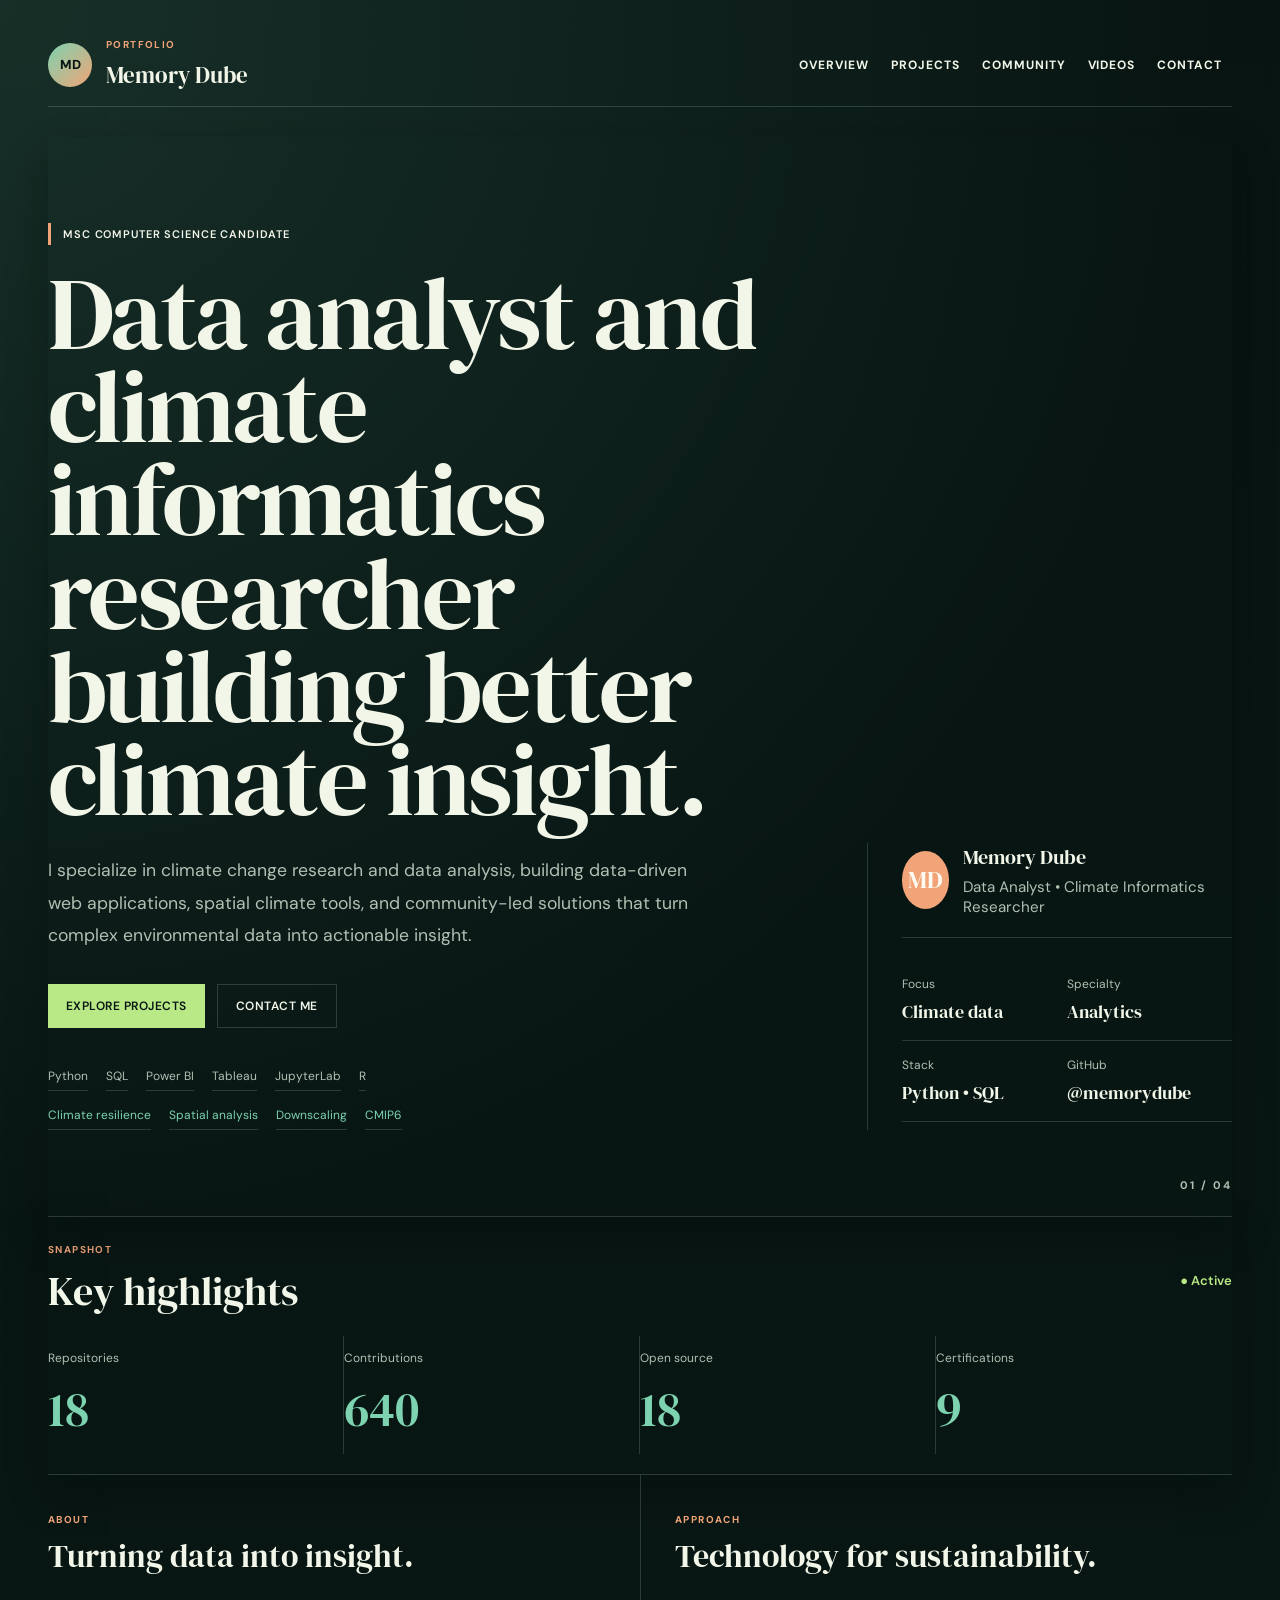
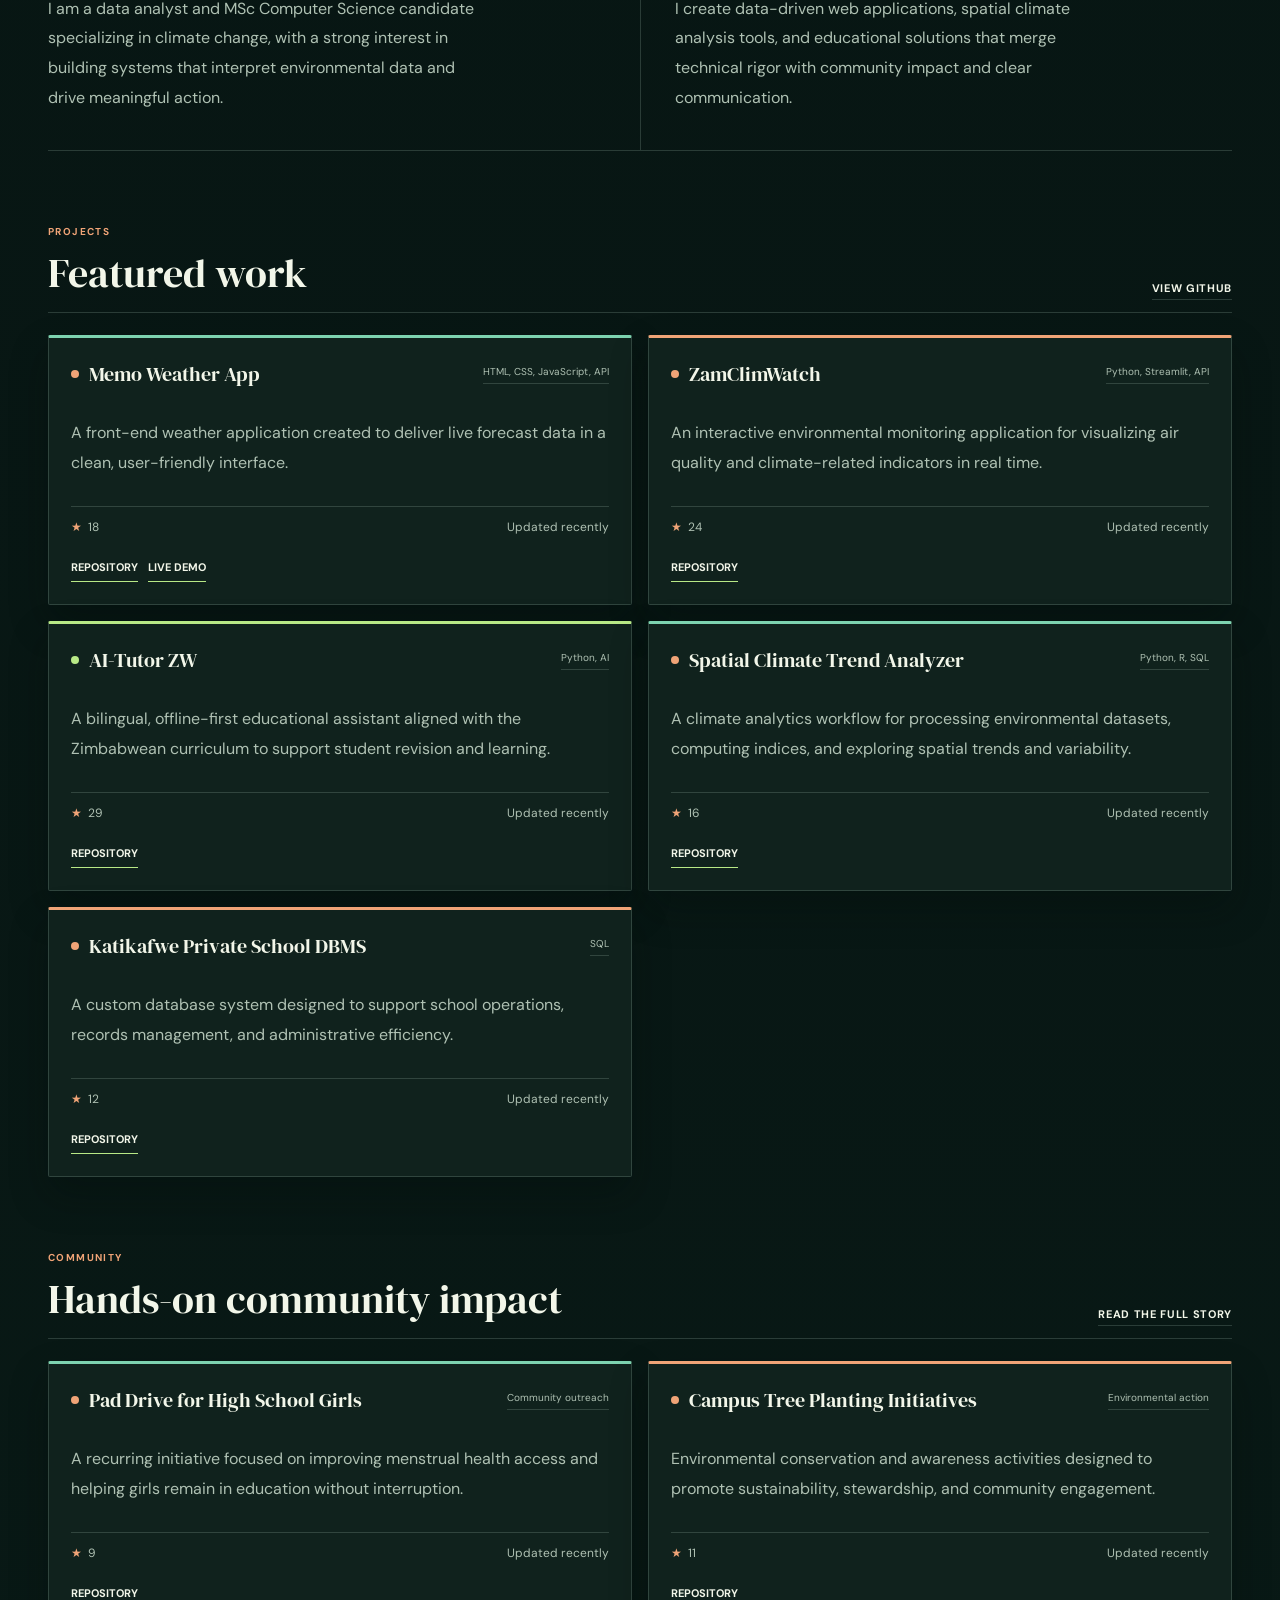
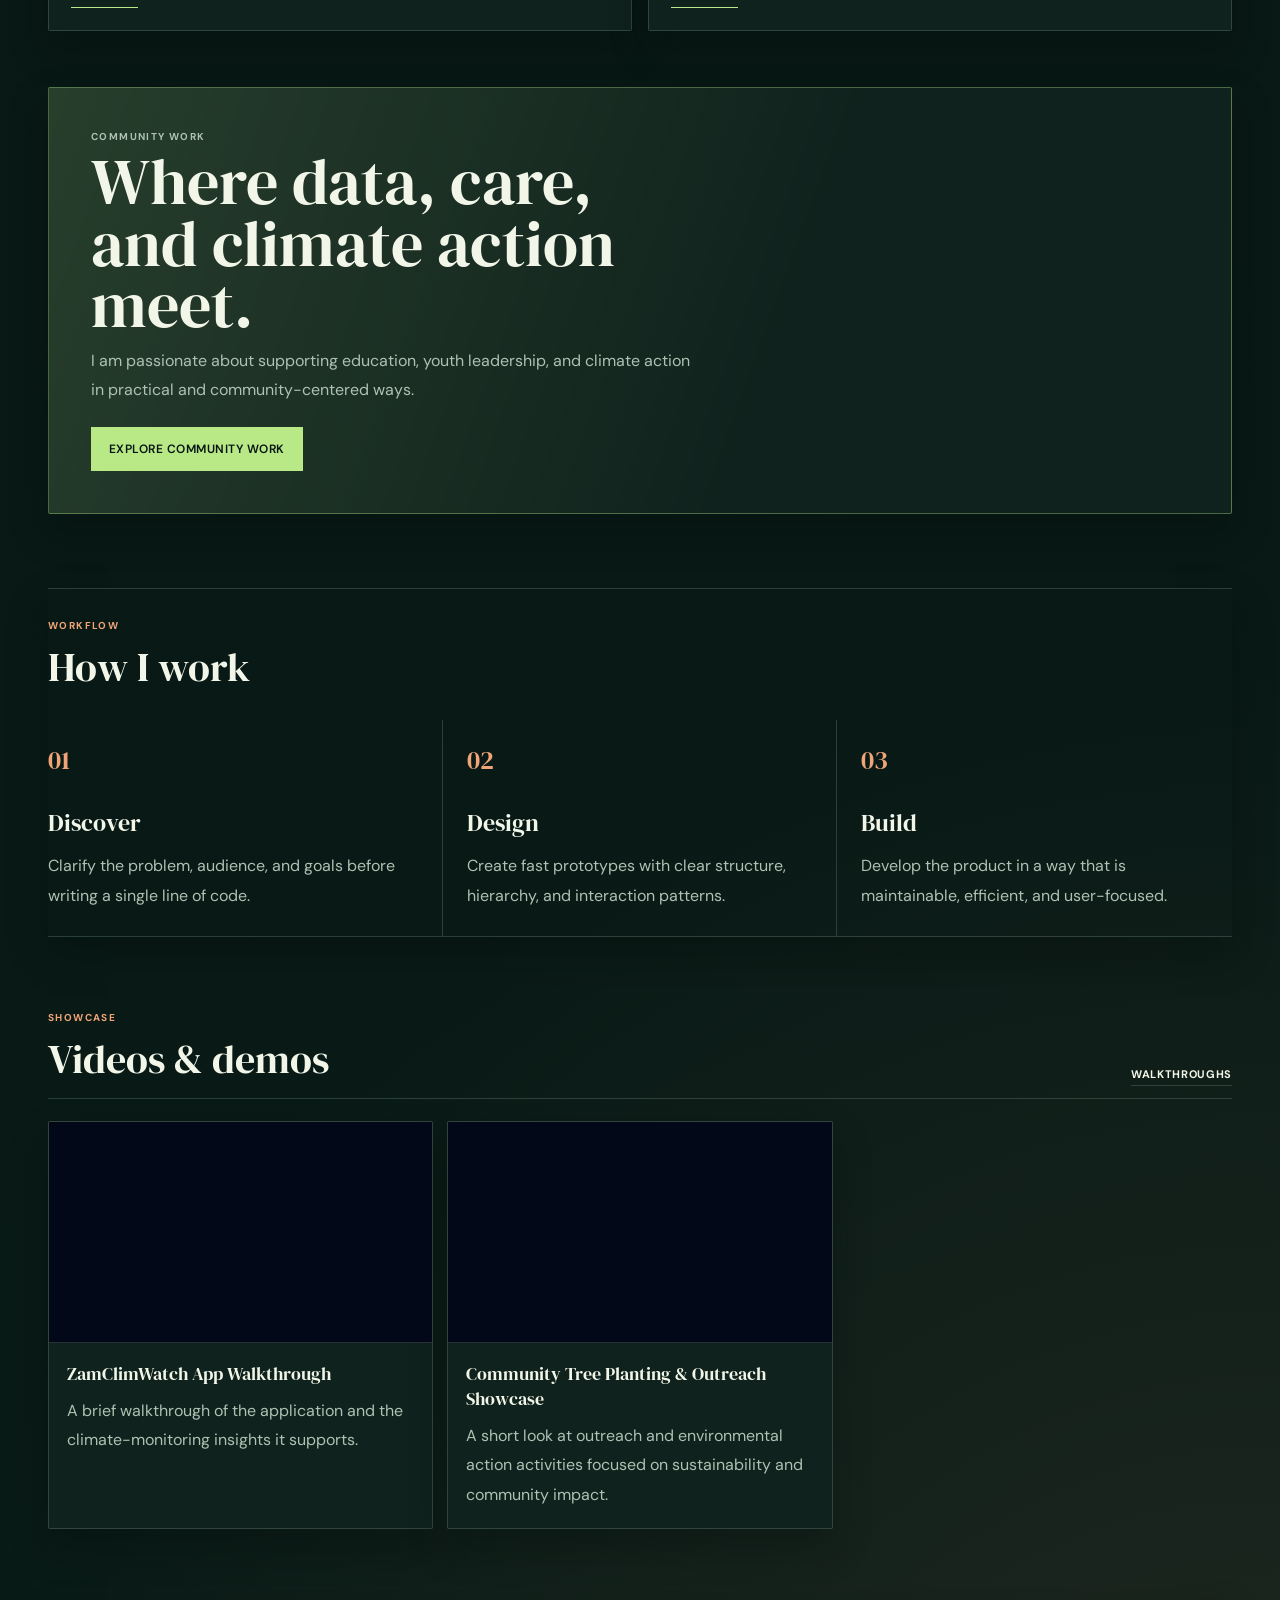
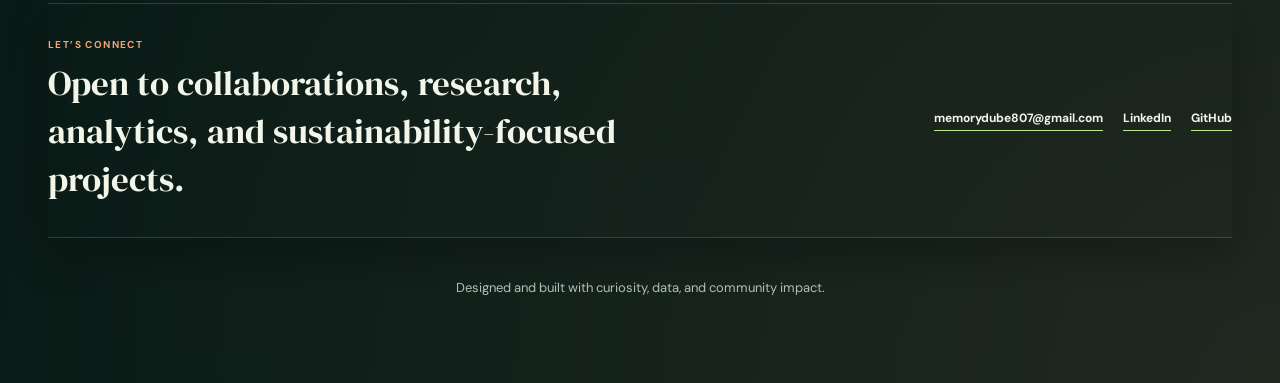
==== commit 40f92d81: "Update portfolio and community website" ====
--- a/index.html
+++ b/index.html
@@ -111,11 +111,11 @@
           <div class="metrics-grid">
             <article>
               <span>Repositories</span>
-              <strong>52</strong>
+              <strong>18</strong>
             </article>
             <article>
               <span>Contributions</span>
-              <strong>1.8k</strong>
+              <strong>640</strong>
             </article>
             <article>
               <span>Open source</span>
--- a/styles.css
+++ b/styles.css
@@ -1608,3 +1608,181 @@
     align-items: flex-start;
   }
 }
+
+/* Modern portfolio refinements: stronger type, contrast, and project-specific accents. */
+body {
+  font-size: 16px;
+}
+
+.page-shell {
+  max-width: 1240px;
+}
+
+.topbar {
+  margin-bottom: 30px;
+}
+
+.hero {
+  position: relative;
+  min-height: 600px;
+  padding-top: 86px;
+  padding-bottom: 86px;
+}
+
+.hero::after {
+  content: "01 / 04";
+  position: absolute;
+  right: 0;
+  bottom: 24px;
+  color: var(--muted);
+  font-size: 11px;
+  font-weight: 700;
+  letter-spacing: 0.18em;
+}
+
+.hero-copy h2 {
+  max-width: 840px;
+  font-size: clamp(3.8rem, 8vw, 8rem);
+  line-height: 0.91;
+}
+
+.hero-copy p,
+.mini-card p:last-child,
+.project-card p,
+.video-card p,
+.process-grid p,
+.story-content p,
+.impact-stats p:last-child,
+.impact-stats li {
+  font-size: 16px;
+  line-height: 1.85;
+}
+
+.hero-copy p {
+  max-width: 650px;
+  font-size: 1.1rem;
+}
+
+.info-panel {
+  border-left: 1px solid var(--line);
+  padding-left: 34px;
+}
+
+.metrics-grid strong {
+  font-size: 3rem;
+}
+
+.projects-grid {
+  grid-template-columns: repeat(2, minmax(0, 1fr));
+  gap: 16px;
+}
+
+.project-card {
+  min-height: 270px;
+  display: flex;
+  flex-direction: column;
+}
+
+.project-card .meta-row {
+  margin-top: auto;
+}
+
+.project-card:nth-child(3n + 1) {
+  border-top: 3px solid var(--blue);
+}
+
+.project-card:nth-child(3n + 2) {
+  border-top: 3px solid var(--purple);
+}
+
+.project-card:nth-child(3n) {
+  border-top: 3px solid var(--green);
+}
+
+.project-card:nth-child(3n + 2) .repo-icon::before {
+  background: var(--purple);
+}
+
+.project-card:nth-child(3n) .repo-icon::before {
+  background: var(--green);
+}
+
+.section-header h3,
+.section-title-row h3,
+.process h3 {
+  font-size: 2.5rem;
+}
+
+.community-showcase .story-copy h3 {
+  font-size: clamp(2.6rem, 5vw, 4.8rem);
+  line-height: 0.96;
+}
+
+.community-page-shell .story-grid {
+  gap: 22px;
+}
+
+.community-page-shell .story-card {
+  border-top: 3px solid var(--purple);
+}
+
+.community-page-shell .story-card:nth-child(2) {
+  border-top-color: var(--green);
+}
+
+.community-page-shell .story-card:nth-child(3) {
+  border-top-color: var(--blue);
+}
+
+@media (max-width: 980px) {
+  .hero {
+    min-height: 0;
+    padding-top: 54px;
+    padding-bottom: 64px;
+  }
+
+  .hero-copy h2 {
+    font-size: clamp(3.4rem, 9vw, 6rem);
+  }
+
+  .info-panel {
+    border-left: 0;
+    padding-left: 0;
+  }
+}
+
+@media (max-width: 640px) {
+  .hero {
+    padding-top: 36px;
+    padding-bottom: 50px;
+  }
+
+  .hero::after {
+    bottom: 14px;
+  }
+
+  .hero-copy h2 {
+    font-size: clamp(3.2rem, 15vw, 5rem);
+  }
+
+  .hero-copy p,
+  .mini-card p:last-child,
+  .project-card p,
+  .video-card p,
+  .process-grid p,
+  .story-content p,
+  .impact-stats p:last-child,
+  .impact-stats li {
+    font-size: 15px;
+  }
+
+  .projects-grid {
+    grid-template-columns: 1fr;
+  }
+
+  .section-header h3,
+  .section-title-row h3,
+  .process h3 {
+    font-size: 2.1rem;
+  }
+}
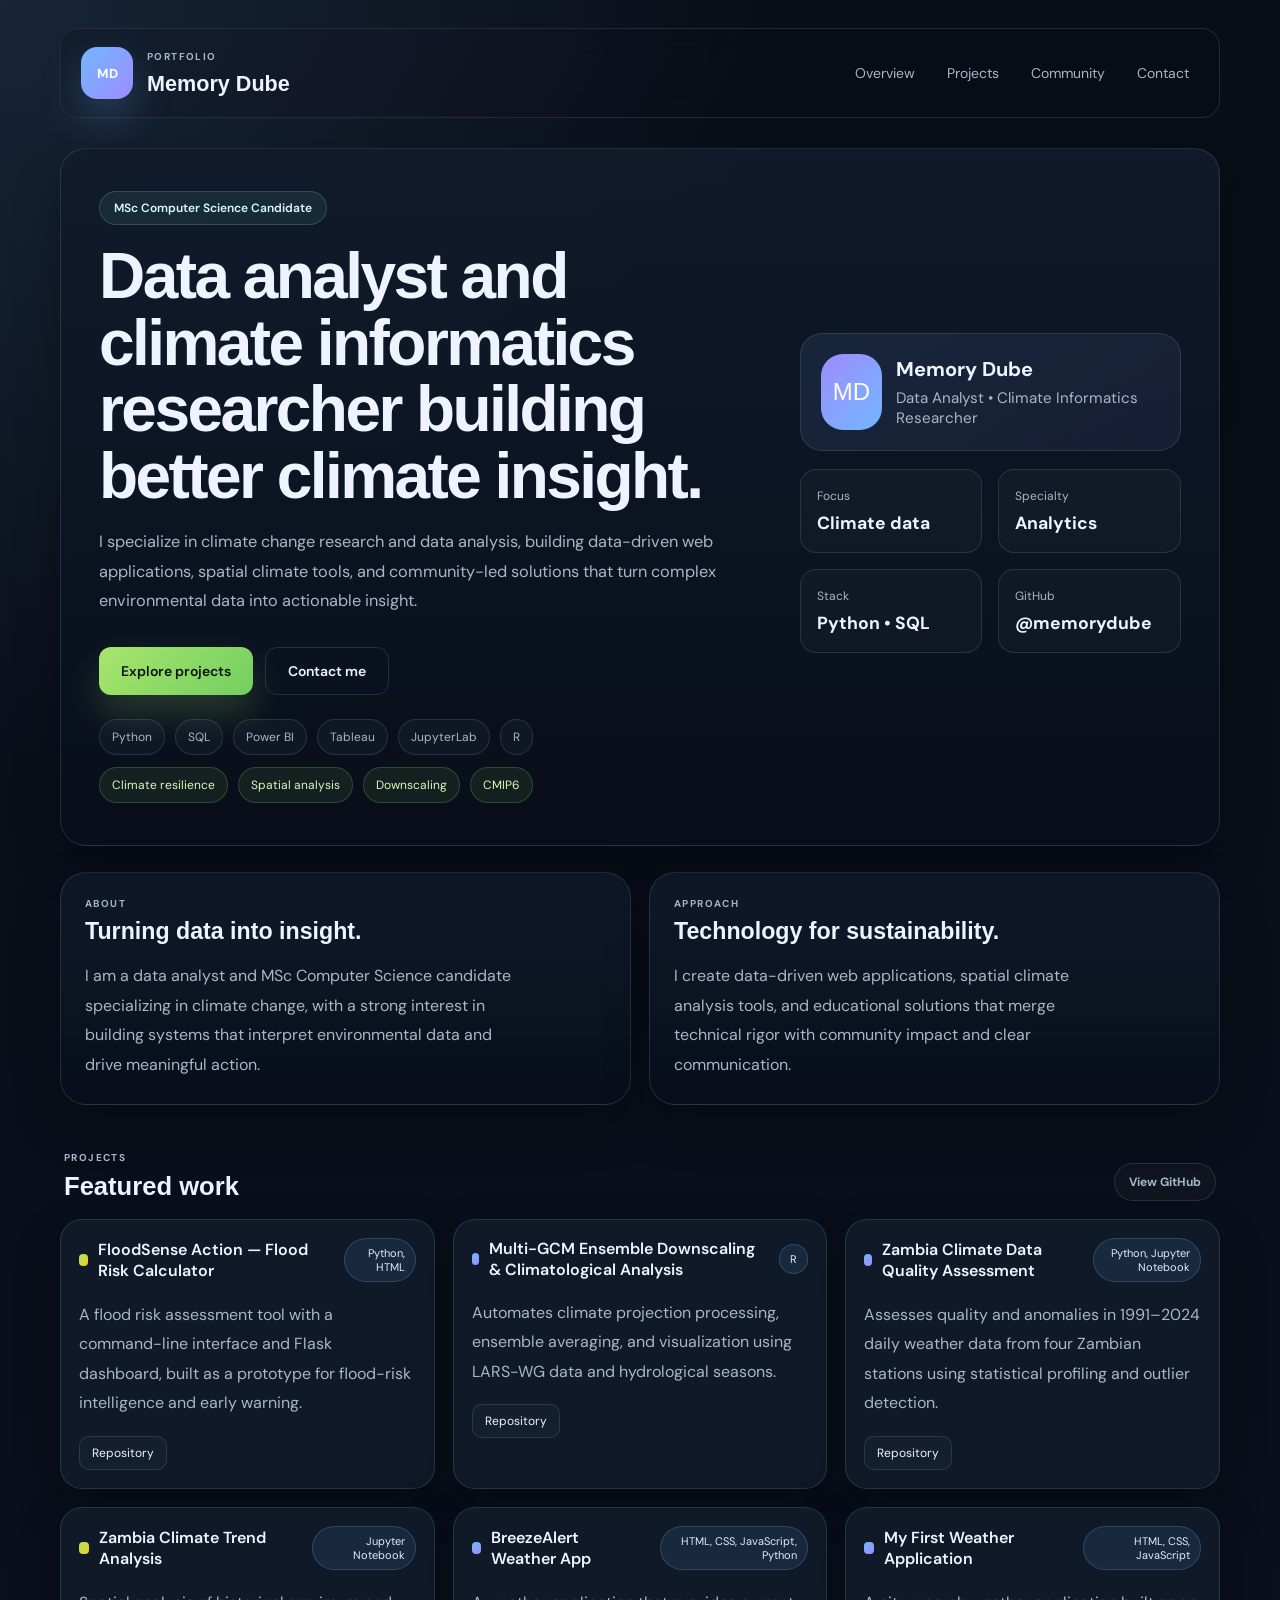
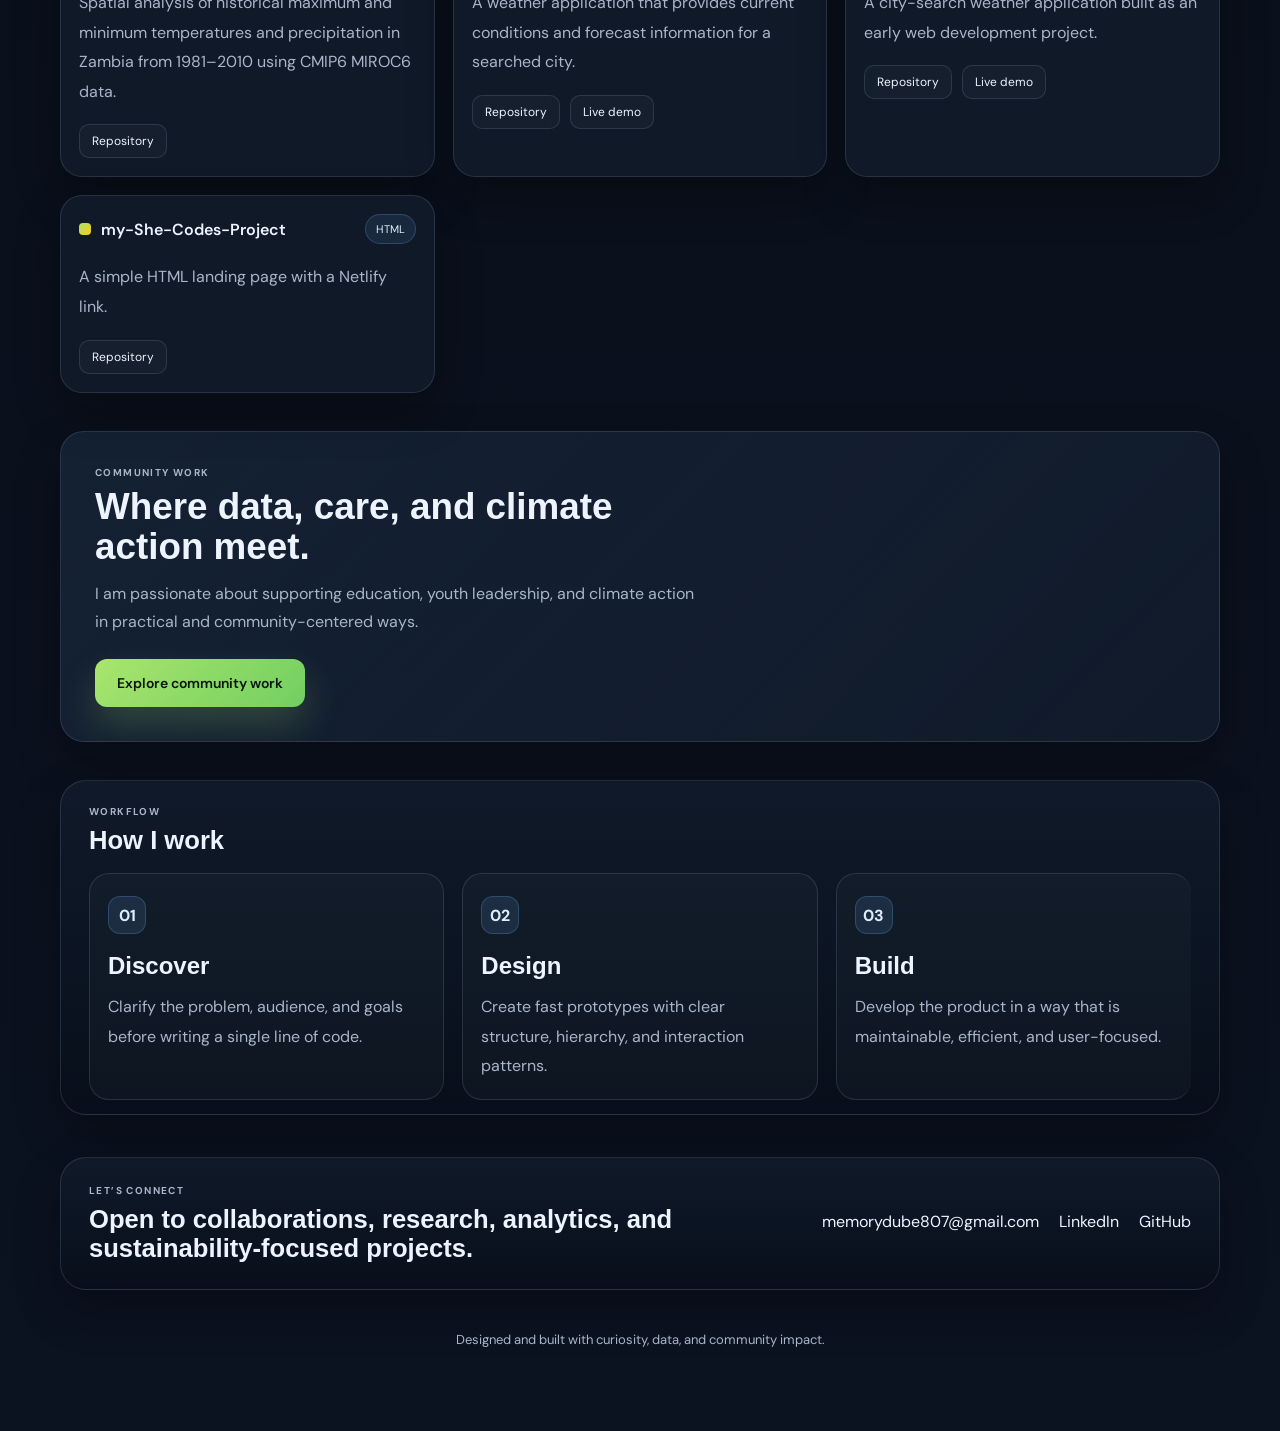
==== commit 2cddd129: "Update portfolio project content Co-authored-by: Copilot <223556219+Copilot@users.noreply.github.com" ====
--- a/index.html
+++ b/index.html
@@ -31,7 +31,6 @@
           <a href="#overview">Overview</a>
           <a href="#projects">Projects</a>
           <a href="community.html">Community</a>
-          <a href="#videos">Videos</a>
           <a href="#contact">Contact</a>
         </nav>
       </header>
@@ -99,35 +98,6 @@
           </aside>
         </section>
 
-        <section class="metrics card">
-          <div class="section-title-row">
-            <div>
-              <p class="eyebrow">Snapshot</p>
-              <h3>Key highlights</h3>
-            </div>
-            <span class="live-pill">● Active</span>
-          </div>
-
-          <div class="metrics-grid">
-            <article>
-              <span>Repositories</span>
-              <strong>18</strong>
-            </article>
-            <article>
-              <span>Contributions</span>
-              <strong>640</strong>
-            </article>
-            <article>
-              <span>Open source</span>
-              <strong>18</strong>
-            </article>
-            <article>
-              <span>Certifications</span>
-              <strong>9</strong>
-            </article>
-          </div>
-        </section>
-
         <section class="about-grid">
           <article class="mini-card card">
             <p class="eyebrow">About</p>
@@ -157,15 +127,6 @@
           <a href="https://github.com" target="_blank" rel="noreferrer">View GitHub</a>
         </section>
         <div id="projectsGrid" class="projects-grid"></div>
-
-        <section id="community" class="section-header">
-          <div>
-            <p class="eyebrow">Community</p>
-            <h3>Hands-on community impact</h3>
-          </div>
-          <a href="community.html" class="pill">Read the full story</a>
-        </section>
-        <div id="communityGrid" class="projects-grid"></div>
 
         <section class="community-showcase">
           <article class="story-card">
@@ -203,15 +164,6 @@
           </div>
         </section>
 
-        <section id="videos" class="section-header">
-          <div>
-            <p class="eyebrow">Showcase</p>
-            <h3>Videos & demos</h3>
-          </div>
-          <span class="pill">Walkthroughs</span>
-        </section>
-        <div id="videoGrid" class="video-grid"></div>
-
         <section id="contact" class="contact card">
           <div>
             <p class="eyebrow">Let’s connect</p>
--- a/styles.css
+++ b/styles.css
@@ -766,9 +766,18 @@
   transition: transform 0.35s ease, filter 0.35s ease;
 }
 
+.story-gallery video {
+  width: 100%;
+  height: 156px;
+  object-fit: cover;
+  display: block;
+  border-radius: 14px;
+  background: #050910;
+}
+
 .story-gallery img:first-child {
-  grid-column: 1 / -1;
-  height: 238px;
+  grid-column: auto;
+  height: 180px;
 }
 
 .story-gallery .tree-result-photo {
@@ -783,6 +792,40 @@
 .story-gallery img:hover {
   filter: saturate(1.08);
   transform: scale(1.035);
+}
+
+.story-gallery video:focus-visible {
+  outline: 2px solid var(--cyan);
+  outline-offset: 3px;
+}
+
+.story-gallery .orphanage-video {
+  grid-column: auto;
+  height: 180px;
+}
+
+.orphanage-story .story-gallery {
+  grid-template-columns: repeat(2, minmax(0, 1fr));
+}
+
+.orphanage-story .story-gallery img:first-child {
+  height: 180px;
+}
+
+.orphanage-story .story-gallery img:not(:first-child) {
+  height: 180px;
+}
+
+.environmental-story .story-gallery {
+  grid-template-columns: repeat(2, minmax(0, 1fr));
+  grid-template-rows: auto;
+}
+
+.environmental-story .story-gallery img,
+.environmental-story .story-gallery img:first-child {
+  grid-column: auto;
+  grid-row: auto;
+  height: 180px;
 }
 
 .story-content {
@@ -926,31 +969,42 @@
   .story-gallery img:first-child {
     height: 200px;
   }
+
+  .story-gallery img,
+  .story-gallery img:first-child,
+  .story-gallery video,
+  .story-gallery .orphanage-video,
+  .orphanage-story .story-gallery img:first-child,
+  .orphanage-story .story-gallery img:not(:first-child),
+  .environmental-story .story-gallery img,
+  .environmental-story .story-gallery img:first-child {
+    height: 150px;
+  }
 }
 
 /* Editorial layer: a publication-like system for the portfolio and community pages. */
 :root {
-  --bg: #071412;
-  --bg-2: #10201c;
-  --panel: #10221d;
-  --panel-strong: #183229;
-  --card: #10221d;
-  --card-soft: #142a23;
-  --line: rgba(182, 211, 194, 0.2);
-  --text: #f2f6e9;
-  --muted: #afc1b3;
-  --blue: #7dd3b0;
-  --cyan: #c8ead7;
-  --purple: #f0a477;
-  --green: #b8e986;
-  --shadow: 0 18px 38px rgba(1, 12, 8, 0.32);
+  --bg: #08090b;
+  --bg-2: #111318;
+  --panel: #121419;
+  --panel-strong: #1a1d24;
+  --card: #121419;
+  --card-soft: #181b22;
+  --line: rgba(226, 232, 240, 0.18);
+  --text: #f4f1ea;
+  --muted: #a9adb7;
+  --blue: #77b7ff;
+  --cyan: #bde7ff;
+  --purple: #ff9d78;
+  --green: #c5e86c;
+  --shadow: 0 18px 38px rgba(0, 0, 0, 0.42);
 }
 
 body {
   background:
-    radial-gradient(circle at top left, rgba(125, 211, 176, 0.14), transparent 23%),
-    radial-gradient(circle at bottom right, rgba(240, 164, 119, 0.1), transparent 25%),
-    linear-gradient(180deg, var(--bg) 0%, #091b17 100%);
+    radial-gradient(circle at top left, rgba(119, 183, 255, 0.1), transparent 23%),
+    radial-gradient(circle at bottom right, rgba(255, 157, 120, 0.08), transparent 25%),
+    linear-gradient(180deg, var(--bg) 0%, #0b0c10 100%);
   color: var(--text);
 }
 
@@ -1465,8 +1519,8 @@
 
 .community-page-body {
   background:
-    radial-gradient(circle at top left, rgba(125, 211, 176, 0.14), transparent 23%),
-    linear-gradient(180deg, var(--bg) 0%, #091b17 100%);
+    radial-gradient(circle at top left, rgba(119, 183, 255, 0.1), transparent 23%),
+    linear-gradient(180deg, var(--bg) 0%, #0b0c10 100%);
 }
 
 .community-hero {
@@ -1786,3 +1840,699 @@
     font-size: 2.1rem;
   }
 }
+
+/* Return to the balanced portfolio layout with one focused visual system. */
+:root {
+  --bg: #080d16;
+  --bg-2: #101827;
+  --panel: rgba(17, 27, 43, 0.92);
+  --panel-strong: #142238;
+  --card: rgba(17, 27, 43, 0.94);
+  --card-soft: rgba(21, 34, 54, 0.82);
+  --line: rgba(154, 174, 201, 0.18);
+  --text: #eef4ff;
+  --muted: #a8b6c9;
+  --blue: #72b7ff;
+  --cyan: #8fe8f2;
+  --purple: #9d8cff;
+  --green: #a9e56d;
+  --shadow: 0 20px 45px rgba(0, 0, 0, 0.3);
+}
+
+body,
+.community-page-body {
+  background:
+    radial-gradient(circle at top left, rgba(114, 183, 255, 0.14), transparent 24%),
+    linear-gradient(180deg, var(--bg) 0%, #0b1220 100%);
+  color: var(--text);
+}
+
+.page-shell {
+  max-width: 1200px;
+  padding: 28px 20px 60px;
+}
+
+.card,
+.project-card,
+.video-card,
+.story-card {
+  border: 1px solid var(--line);
+  border-radius: 22px;
+  box-shadow: var(--shadow);
+}
+
+.topbar {
+  position: sticky;
+  top: 12px;
+  margin-bottom: 30px;
+  padding: 18px 20px;
+  border: 1px solid var(--line);
+  border-radius: 18px;
+  background: rgba(8, 13, 22, 0.78);
+  backdrop-filter: blur(14px);
+}
+
+.topbar::before {
+  display: block;
+  background: linear-gradient(120deg, rgba(114, 183, 255, 0.08), rgba(157, 140, 255, 0.06), transparent 60%);
+}
+
+.brand-mark {
+  width: 52px;
+  height: 52px;
+  border-radius: 16px;
+  background: linear-gradient(135deg, var(--blue), var(--purple));
+  color: #fff;
+  box-shadow: 0 18px 40px rgba(114, 183, 255, 0.24);
+}
+
+h1,
+h2,
+h3,
+h4,
+.brand-wrap h1 {
+  font-family: "Space Grotesk", sans-serif;
+  font-weight: 600;
+}
+
+.brand-wrap h1 {
+  font-size: 1.35rem;
+}
+
+.eyebrow {
+  color: var(--muted);
+}
+
+.main-nav {
+  gap: 12px;
+  color: var(--muted);
+  font-size: 14px;
+  font-weight: 400;
+  letter-spacing: normal;
+  text-transform: none;
+}
+
+.main-nav a {
+  padding: 9px 10px;
+  border-radius: 10px;
+}
+
+.main-nav a:hover {
+  background: rgba(114, 183, 255, 0.1);
+  color: var(--text);
+}
+
+.hero {
+  grid-template-columns: 1.4fr 0.8fr;
+  gap: 34px;
+  min-height: 0;
+  padding: 42px 38px;
+  border: 1px solid var(--line);
+  border-radius: 26px;
+  background: linear-gradient(180deg, rgba(17, 27, 43, 0.94), rgba(8, 15, 27, 0.97));
+}
+
+.hero::after {
+  display: none;
+}
+
+.badge {
+  border: 1px solid rgba(143, 232, 242, 0.18);
+  border-radius: 999px;
+  padding: 8px 14px;
+  background: rgba(143, 232, 242, 0.08);
+  color: #d9f9ff;
+  font-size: 12px;
+  letter-spacing: normal;
+  text-transform: none;
+}
+
+.hero-copy h2 {
+  max-width: 650px;
+  margin-top: 18px;
+  font-size: clamp(2.5rem, 5vw, 4.4rem);
+  line-height: 1.04;
+  letter-spacing: -0.04em;
+}
+
+.hero-copy p {
+  max-width: 620px;
+  margin-top: 18px;
+  font-size: 1.02rem;
+  line-height: 1.8;
+}
+
+.primary-btn,
+.secondary-btn {
+  min-height: 48px;
+  border-radius: 12px;
+  padding: 0 22px;
+  font-size: 14px;
+  letter-spacing: normal;
+  text-transform: none;
+}
+
+.primary-btn {
+  background: linear-gradient(135deg, var(--green), #72cf61);
+  color: #07140b;
+  box-shadow: 0 18px 36px rgba(169, 229, 109, 0.2);
+}
+
+.secondary-btn {
+  border-color: var(--line);
+}
+
+.tag-row,
+.impact-row {
+  gap: 10px;
+  margin-top: 24px;
+}
+
+.tag-row span,
+.impact-row span {
+  margin-right: 0;
+  border: 1px solid var(--line);
+  border-radius: 999px;
+  padding: 9px 12px;
+  background: rgba(148, 163, 184, 0.05);
+  color: var(--muted);
+}
+
+.impact-row {
+  margin-top: 12px;
+}
+
+.impact-row span {
+  border-color: rgba(169, 229, 109, 0.2);
+  background: rgba(169, 229, 109, 0.08);
+  color: #d9f8bd;
+}
+
+.info-panel {
+  align-self: center;
+  border-left: 0;
+  padding-left: 0;
+}
+
+.profile-card {
+  padding: 20px;
+  border: 1px solid var(--line);
+  border-radius: 22px;
+  background: linear-gradient(135deg, rgba(114, 183, 255, 0.1), rgba(157, 140, 255, 0.08));
+}
+
+.avatar {
+  width: 76px;
+  height: 76px;
+  border-radius: 22px;
+  background: linear-gradient(135deg, var(--purple), var(--blue));
+  font-family: "Space Grotesk", sans-serif;
+}
+
+.profile-name,
+.stat-grid strong {
+  font-family: "DM Sans", sans-serif;
+  font-weight: 700;
+}
+
+.stat-grid {
+  gap: 16px;
+  margin-top: 0;
+}
+
+.stat-grid div {
+  padding: 18px 16px;
+  border: 1px solid var(--line);
+  border-radius: 16px;
+  background: rgba(148, 163, 184, 0.04);
+}
+
+.metrics {
+  margin-top: 28px;
+  padding: 26px 30px 18px;
+  border: 1px solid var(--line);
+  border-radius: 26px;
+  background: linear-gradient(180deg, rgba(17, 27, 43, 0.9), rgba(8, 15, 27, 0.95));
+}
+
+.metrics-grid {
+  grid-template-columns: repeat(4, minmax(0, 1fr));
+  gap: 16px;
+  margin-top: 20px;
+}
+
+.metrics-grid article {
+  padding: 20px 18px;
+  border: 1px solid var(--line);
+  border-radius: 18px;
+  background: rgba(148, 163, 184, 0.04);
+}
+
+.metrics-grid strong {
+  color: var(--text);
+  font-family: "Space Grotesk", sans-serif;
+  font-size: clamp(1.5rem, 2.5vw, 2.2rem);
+}
+
+.about-grid {
+  grid-template-columns: repeat(2, minmax(0, 1fr));
+  gap: 18px;
+  margin-top: 26px;
+  border: 0;
+}
+
+.mini-card,
+.mini-card + .mini-card {
+  padding: 24px;
+  border: 1px solid var(--line);
+  border-radius: 26px;
+  background: linear-gradient(180deg, rgba(17, 27, 43, 0.9), rgba(8, 15, 27, 0.95));
+}
+
+.mini-card h3 {
+  font-size: 1.45rem;
+}
+
+.section-header {
+  margin-top: 46px;
+  margin-bottom: 18px;
+  padding: 0 4px;
+  border: 0;
+}
+
+.section-header h3,
+.section-title-row h3,
+.process h3 {
+  font-size: 1.6rem;
+}
+
+.pill,
+.section-header a {
+  min-height: 38px;
+  padding: 0 14px;
+  border: 1px solid var(--line);
+  border-radius: 999px;
+  background: rgba(148, 163, 184, 0.04);
+  color: var(--muted);
+  font-size: 12px;
+  letter-spacing: normal;
+  text-transform: none;
+}
+
+.projects-grid,
+.video-grid {
+  grid-template-columns: repeat(3, minmax(0, 1fr));
+  gap: 18px;
+}
+
+.project-card,
+.video-card {
+  min-height: 0;
+  display: block;
+  background: rgba(17, 27, 43, 0.9);
+}
+
+.project-card {
+  padding: 18px;
+  border-top: 1px solid var(--line);
+}
+
+.project-card:nth-child(3n + 1),
+.project-card:nth-child(3n + 2),
+.project-card:nth-child(3n),
+.community-page-shell .story-card,
+.community-page-shell .story-card:nth-child(2),
+.community-page-shell .story-card:nth-child(3) {
+  border-top: 1px solid var(--line);
+}
+
+.project-card:hover,
+.video-card:hover {
+  border-color: rgba(114, 183, 255, 0.38);
+  box-shadow: 0 18px 32px rgba(5, 10, 20, 0.45);
+}
+
+.project-top {
+  align-items: center;
+  margin-bottom: 18px;
+}
+
+.repo-icon {
+  font-family: "DM Sans", sans-serif;
+  font-size: 1rem;
+  font-weight: 600;
+}
+
+.repo-icon::before {
+  width: 12px;
+  height: 12px;
+  border-radius: 4px;
+  background: linear-gradient(135deg, var(--green), #facc15);
+}
+
+.project-card:nth-child(3n + 2) .repo-icon::before,
+.project-card:nth-child(3n) .repo-icon::before {
+  background: linear-gradient(135deg, var(--blue), var(--purple));
+}
+
+.lang {
+  padding: 7px 10px;
+  border: 1px solid rgba(114, 183, 255, 0.22);
+  border-radius: 999px;
+  background: rgba(114, 183, 255, 0.1);
+  color: #dceeff;
+  font-size: 11px;
+}
+
+.project-links a {
+  padding: 8px 12px;
+  border: 1px solid var(--line);
+  border-radius: 10px;
+  background: rgba(148, 163, 184, 0.04);
+  font-size: 12px;
+  font-weight: 400;
+  text-transform: none;
+}
+
+.community-showcase {
+  margin-top: 38px;
+}
+
+.community-showcase .story-card {
+  border-color: var(--line);
+  border-radius: 24px;
+  background: linear-gradient(135deg, rgba(114, 183, 255, 0.1), rgba(17, 27, 43, 0.95));
+}
+
+.story-copy {
+  max-width: 680px;
+  padding: 34px;
+}
+
+.community-showcase .story-copy h3 {
+  max-width: 540px;
+  font-size: clamp(1.6rem, 3vw, 2.3rem);
+  line-height: 1.1;
+}
+
+.community-showcase .primary-btn {
+  background: linear-gradient(135deg, var(--green), #72cf61);
+  color: #07140b;
+}
+
+.process {
+  margin-top: 38px;
+  padding: 24px 28px 14px;
+  border: 1px solid var(--line);
+  border-radius: 26px;
+  background: linear-gradient(180deg, rgba(17, 27, 43, 0.9), rgba(8, 15, 27, 0.95));
+}
+
+.process-grid {
+  grid-template-columns: repeat(3, minmax(0, 1fr));
+  gap: 18px;
+  margin-top: 18px;
+}
+
+.process-grid article,
+.process-grid article + article {
+  padding: 22px 18px 18px;
+  border: 1px solid var(--line);
+  border-radius: 20px;
+  background: rgba(148, 163, 184, 0.04);
+}
+
+.process-grid span {
+  width: 38px;
+  height: 38px;
+  margin-bottom: 18px;
+  border: 1px solid rgba(114, 183, 255, 0.22);
+  border-radius: 12px;
+  background: rgba(114, 183, 255, 0.12);
+  color: #dfeeff;
+  font-family: "DM Sans", sans-serif;
+  font-size: 1rem;
+  font-weight: 700;
+}
+
+.contact {
+  margin-top: 42px;
+  padding: 26px 28px;
+  border: 1px solid var(--line);
+  border-radius: 26px;
+  background: linear-gradient(180deg, rgba(17, 27, 43, 0.9), rgba(8, 15, 27, 0.95));
+}
+
+.contact h3 {
+  max-width: 610px;
+  font-size: 1.6rem;
+}
+
+.contact-links a {
+  border-bottom: 0;
+  font-size: inherit;
+  font-weight: 400;
+}
+
+.community-hero {
+  padding: 36px 32px;
+  border: 1px solid var(--line);
+  border-radius: 26px;
+  background: linear-gradient(180deg, rgba(17, 27, 43, 0.94), rgba(8, 15, 27, 0.97));
+}
+
+.community-hero h2 {
+  max-width: 700px;
+  font-size: clamp(2.2rem, 4vw, 3.6rem);
+  line-height: 1.08;
+}
+
+.impact-layout {
+  grid-template-columns: repeat(2, minmax(0, 1fr));
+  gap: 18px;
+  border: 0;
+}
+
+.impact-stats,
+.impact-stats + .impact-stats {
+  padding: 24px 24px 18px;
+  border: 1px solid var(--line);
+  border-radius: 26px;
+  background: linear-gradient(180deg, rgba(17, 27, 43, 0.9), rgba(8, 15, 27, 0.95));
+}
+
+.impact-stats h3 {
+  font-size: 1.35rem;
+}
+
+.story-content h3 {
+  font-size: 1.2rem;
+}
+
+.story-support {
+  border-radius: 16px;
+  background: rgba(169, 229, 109, 0.08);
+  border-color: rgba(169, 229, 109, 0.22);
+}
+
+@media (max-width: 980px) {
+  .hero {
+    gap: 26px;
+    padding: 38px 30px;
+  }
+
+  .projects-grid,
+  .video-grid,
+  .metrics-grid,
+  .process-grid,
+  .impact-layout,
+  .story-grid {
+    grid-template-columns: 1fr;
+  }
+
+  .about-grid {
+    grid-template-columns: repeat(2, minmax(0, 1fr));
+  }
+}
+
+@media (max-width: 640px) {
+  .page-shell {
+    padding-left: 14px;
+    padding-right: 14px;
+  }
+
+  .topbar,
+  .section-header,
+  .section-title-row {
+    flex-direction: column;
+    align-items: flex-start;
+  }
+
+  .main-nav {
+    gap: 10px 14px;
+  }
+
+  .hero,
+  .metrics,
+  .contact,
+  .community-hero {
+    padding-left: 18px;
+    padding-right: 18px;
+  }
+
+  .about-grid,
+  .projects-grid,
+  .video-grid,
+  .metrics-grid,
+  .process-grid,
+  .stat-grid,
+  .community-showcase {
+    grid-template-columns: 1fr;
+  }
+
+  .about-grid {
+    gap: 14px;
+  }
+
+  .mini-card,
+  .mini-card + .mini-card,
+  .impact-stats,
+  .impact-stats + .impact-stats {
+    padding: 22px 20px;
+  }
+
+  .hero-copy h2 {
+    font-size: 2.4rem;
+  }
+
+  .story-copy {
+    padding: 26px 22px;
+  }
+
+  .story-gallery img:first-child {
+    height: 200px;
+  }
+}
+
+/* Keep every community initiative in the same reusable story grid. */
+.story-grid > .story-card:last-child {
+  grid-column: auto;
+}
+
+.story-gallery img,
+.story-gallery img:first-child,
+.story-gallery video,
+.story-gallery .orphanage-video {
+  height: 180px;
+}
+
+.environmental-story .story-gallery {
+  grid-template-columns: repeat(2, minmax(0, 1fr));
+  grid-template-rows: auto;
+}
+
+.environmental-story .story-gallery img,
+.environmental-story .story-gallery img:first-child {
+  grid-column: auto;
+  grid-row: auto;
+  height: 180px;
+}
+
+@media (max-width: 980px) {
+  .story-grid > .story-card:last-child {
+    grid-column: auto;
+  }
+}
+
+@media (max-width: 640px) {
+  .environmental-story .story-gallery img,
+  .environmental-story .story-gallery img:first-child {
+    height: 150px;
+  }
+}
+
+/* Keep each gallery row aligned while preserving the important subjects in frame. */
+.story-gallery {
+  grid-auto-rows: 180px;
+  align-items: stretch;
+}
+
+.story-gallery img,
+.story-gallery video {
+  aspect-ratio: 4 / 3;
+  object-fit: cover;
+  object-position: center center;
+}
+
+.story-gallery .tree-result-photo {
+  object-fit: contain;
+  object-position: center center;
+  background: #10261d;
+}
+
+.environmental-story .story-gallery img:nth-child(2),
+.environmental-story .story-gallery img:nth-child(3),
+.environmental-story .story-gallery img:nth-child(4) {
+  object-position: center 45%;
+}
+
+.environmental-story .story-gallery img {
+  object-fit: contain;
+  object-position: center center;
+  background: #10261d;
+}
+
+.environmental-story .story-gallery {
+  grid-auto-rows: 245px;
+}
+
+.environmental-story .story-gallery img {
+  height: 245px;
+}
+
+.environmental-story .story-gallery img:first-child {
+  height: 245px;
+}
+
+.environmental-story .story-gallery img {
+  object-fit: cover;
+  object-position: center center;
+}
+
+.environmental-story .story-gallery .tree-result-photo {
+  object-position: center 62%;
+}
+
+.environmental-story .story-gallery img:nth-child(2) {
+  object-position: center 48%;
+}
+
+.environmental-story .story-gallery img:nth-child(4) {
+  object-position: center 42%;
+}
+
+.orphanage-story .story-gallery img {
+  object-position: center 40%;
+}
+
+@media (max-width: 640px) {
+  .story-gallery {
+    grid-auto-rows: 150px;
+  }
+
+  .environmental-story .story-gallery {
+    grid-auto-rows: 205px;
+  }
+
+  .environmental-story .story-gallery img {
+    height: 205px;
+  }
+
+  .environmental-story .story-gallery img:first-child {
+    height: 205px;
+  }
+
+  .environmental-story .story-gallery .tree-result-photo {
+    object-position: center 62%;
+  }
+}
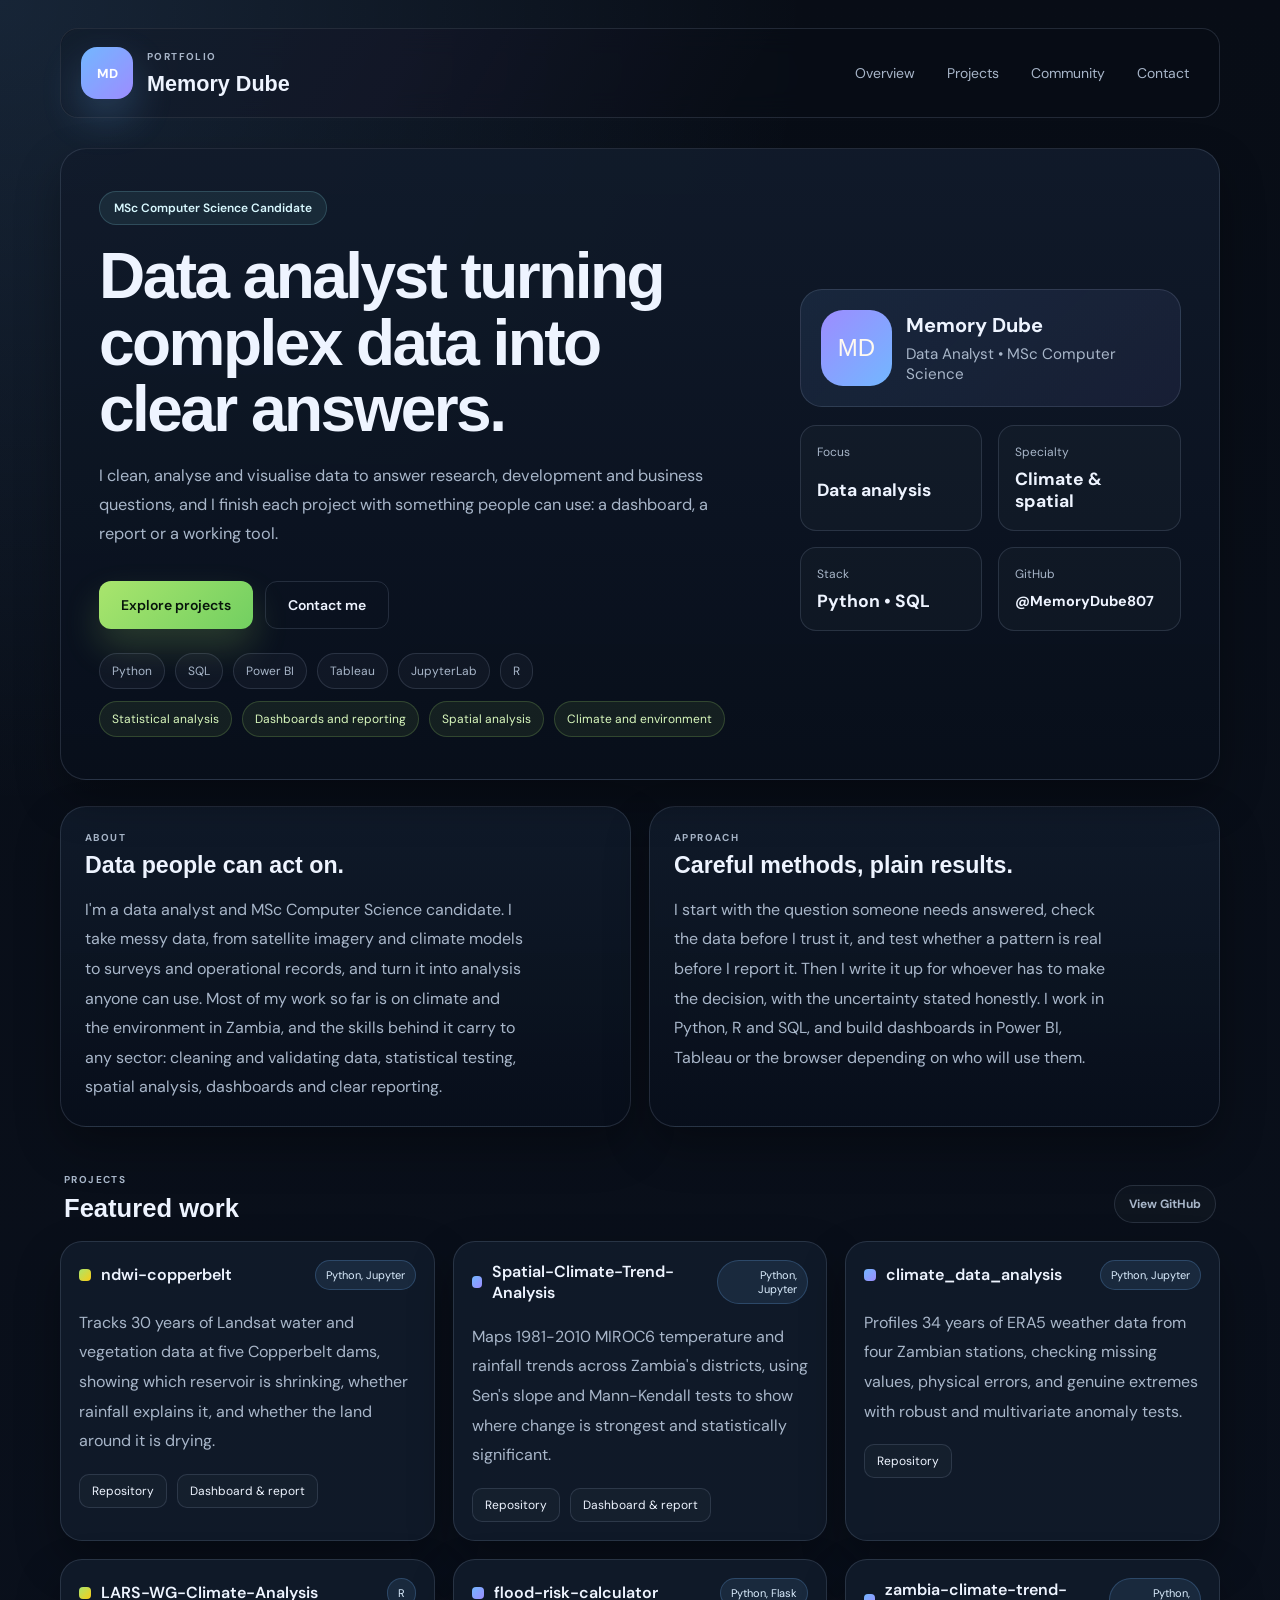
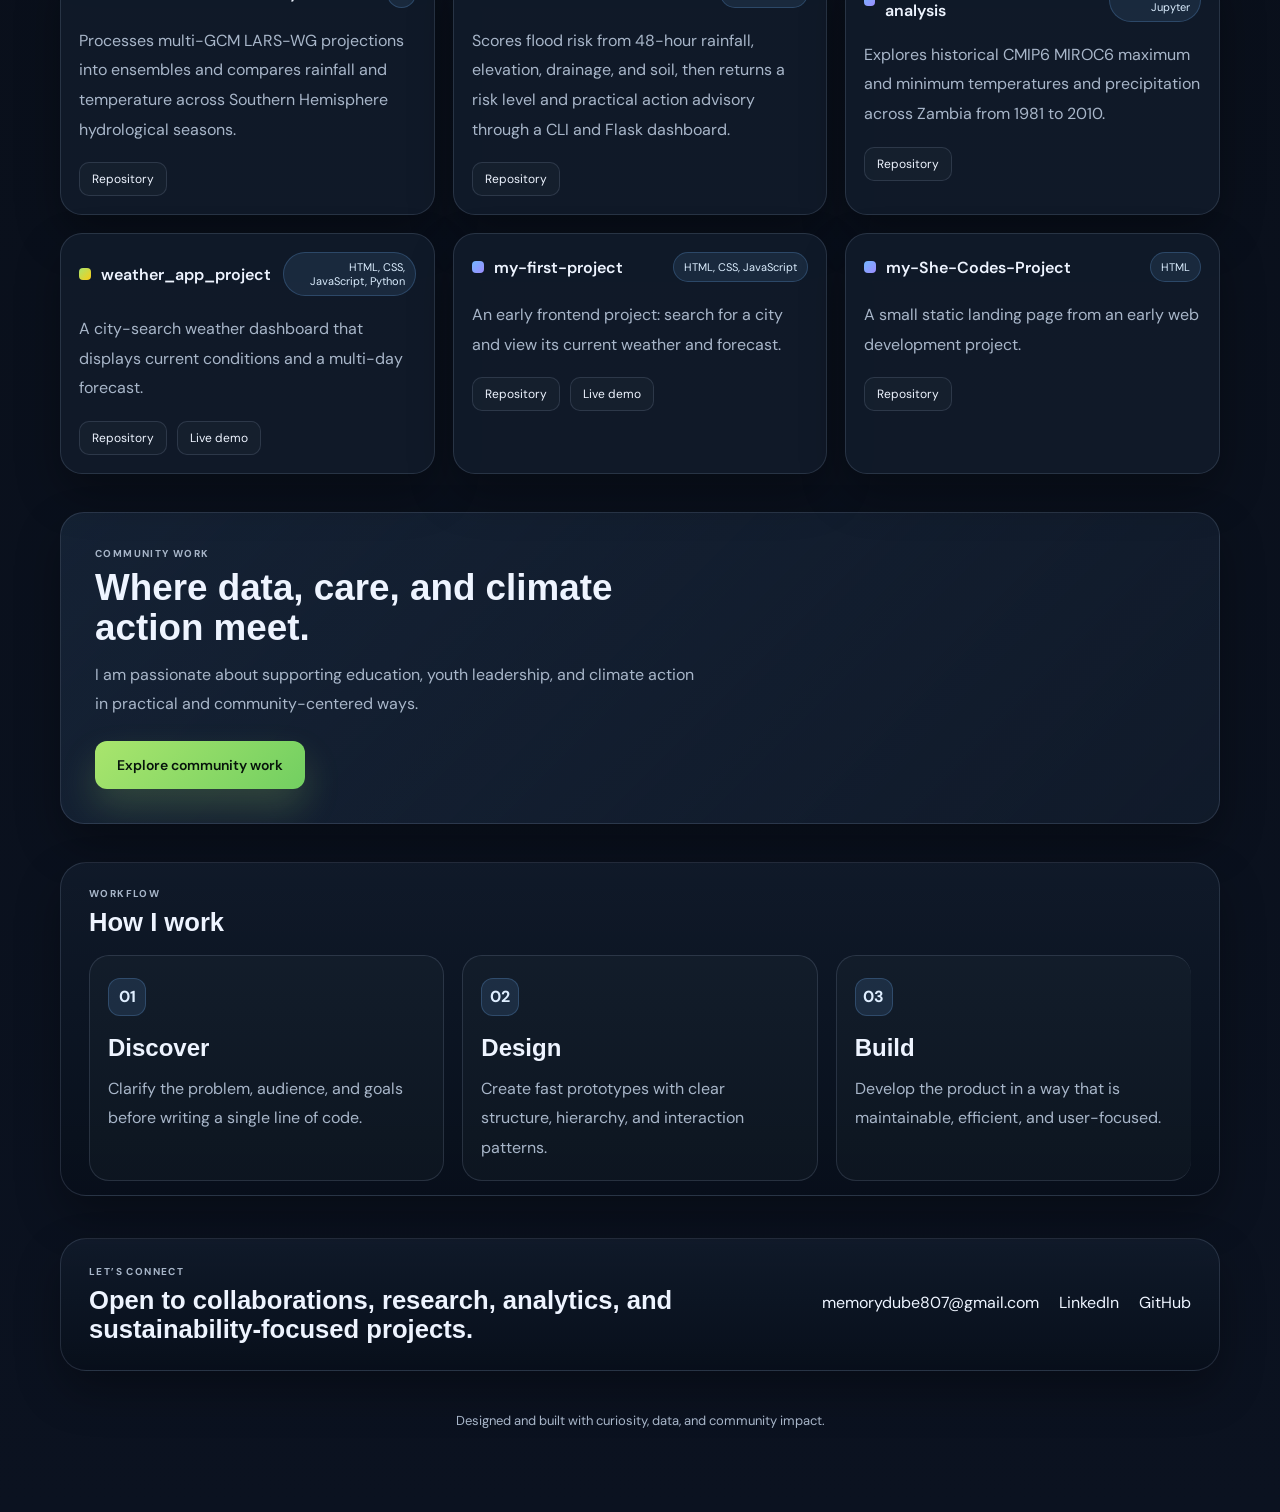
==== commit 483fa8eb: "Broaden profile and show GitHub repositories" ====
--- a/index.html
+++ b/index.html
@@ -6,7 +6,7 @@
     <title>Memory Dube | Portfolio</title>
     <meta
       name="description"
-      content="Portfolio of Memory Dube — MSc Computer Science candidate, data analyst, and climate informatics researcher."
+      content="Portfolio of Memory Dube, data analyst and MSc Computer Science candidate."
     />
     <link rel="preconnect" href="https://fonts.googleapis.com" />
     <link rel="preconnect" href="https://fonts.gstatic.com" crossorigin />
@@ -39,11 +39,11 @@
         <section id="overview" class="hero card">
           <div class="hero-copy">
             <span class="badge">MSc Computer Science Candidate</span>
-            <h2>Data analyst and climate informatics researcher building better climate insight.</h2>
+            <h2>Data analyst turning complex data into clear answers.</h2>
             <p>
-              I specialize in climate change research and data analysis, building data-driven web
-              applications, spatial climate tools, and community-led solutions that turn complex
-              environmental data into actionable insight.
+              I clean, analyse and visualise data to answer research, development and business
+              questions, and I finish each project with something people can use: a dashboard, a
+              report or a working tool.
             </p>
 
             <div class="cta-row">
@@ -61,10 +61,10 @@
             </div>
 
             <div class="impact-row" aria-label="Focus areas">
-              <span>Climate resilience</span>
+              <span>Statistical analysis</span>
+              <span>Dashboards and reporting</span>
               <span>Spatial analysis</span>
-              <span>Downscaling</span>
-              <span>CMIP6</span>
+              <span>Climate and environment</span>
             </div>
           </div>
 
@@ -73,18 +73,18 @@
               <div class="avatar">MD</div>
               <div>
                 <p class="profile-name">Memory Dube</p>
-                <p class="profile-role">Data Analyst • Climate Informatics Researcher</p>
+                <p class="profile-role">Data Analyst • MSc Computer Science</p>
               </div>
             </div>
 
             <div class="stat-grid">
               <div>
                 <span>Focus</span>
-                <strong>Climate data</strong>
+                <strong>Data analysis</strong>
               </div>
               <div>
                 <span>Specialty</span>
-                <strong>Analytics</strong>
+                <strong>Climate &amp; spatial</strong>
               </div>
               <div>
                 <span>Stack</span>
@@ -92,7 +92,7 @@
               </div>
               <div>
                 <span>GitHub</span>
-                <strong>@memorydube</strong>
+                <strong style="font-size: 0.9em; overflow-wrap: anywhere">@MemoryDube807</strong>
               </div>
             </div>
           </aside>
@@ -101,20 +101,24 @@
         <section class="about-grid">
           <article class="mini-card card">
             <p class="eyebrow">About</p>
-            <h3>Turning data into insight.</h3>
+            <h3>Data people can act on.</h3>
             <p>
-              I am a data analyst and MSc Computer Science candidate specializing in climate change,
-              with a strong interest in building systems that interpret environmental data and drive
-              meaningful action.
+              I'm a data analyst and MSc Computer Science candidate. I take messy data, from satellite
+              imagery and climate models to surveys and operational records, and turn it into analysis
+              anyone can use. Most of my work so far is on climate and the
+              environment in Zambia, and the skills behind it carry to any sector: cleaning and
+              validating data, statistical testing, spatial analysis, dashboards and clear reporting.
             </p>
           </article>
 
           <article class="mini-card card">
             <p class="eyebrow">Approach</p>
-            <h3>Technology for sustainability.</h3>
+            <h3>Careful methods, plain results.</h3>
             <p>
-              I create data-driven web applications, spatial climate analysis tools, and educational
-              solutions that merge technical rigor with community impact and clear communication.
+              I start with the question someone needs answered, check the data before I trust it, and
+              test whether a pattern is real before I report it. Then I write it up for whoever has to
+              make the decision, with the uncertainty stated honestly. I work in Python, R and SQL, and
+              build dashboards in Power BI, Tableau or the browser depending on who will use them.
             </p>
           </article>
         </section>
@@ -124,7 +128,7 @@
             <p class="eyebrow">Projects</p>
             <h3>Featured work</h3>
           </div>
-          <a href="https://github.com" target="_blank" rel="noreferrer">View GitHub</a>
+          <a href="https://github.com/MemoryDube807?tab=repositories" target="_blank" rel="noreferrer">View GitHub</a>
         </section>
         <div id="projectsGrid" class="projects-grid"></div>
 
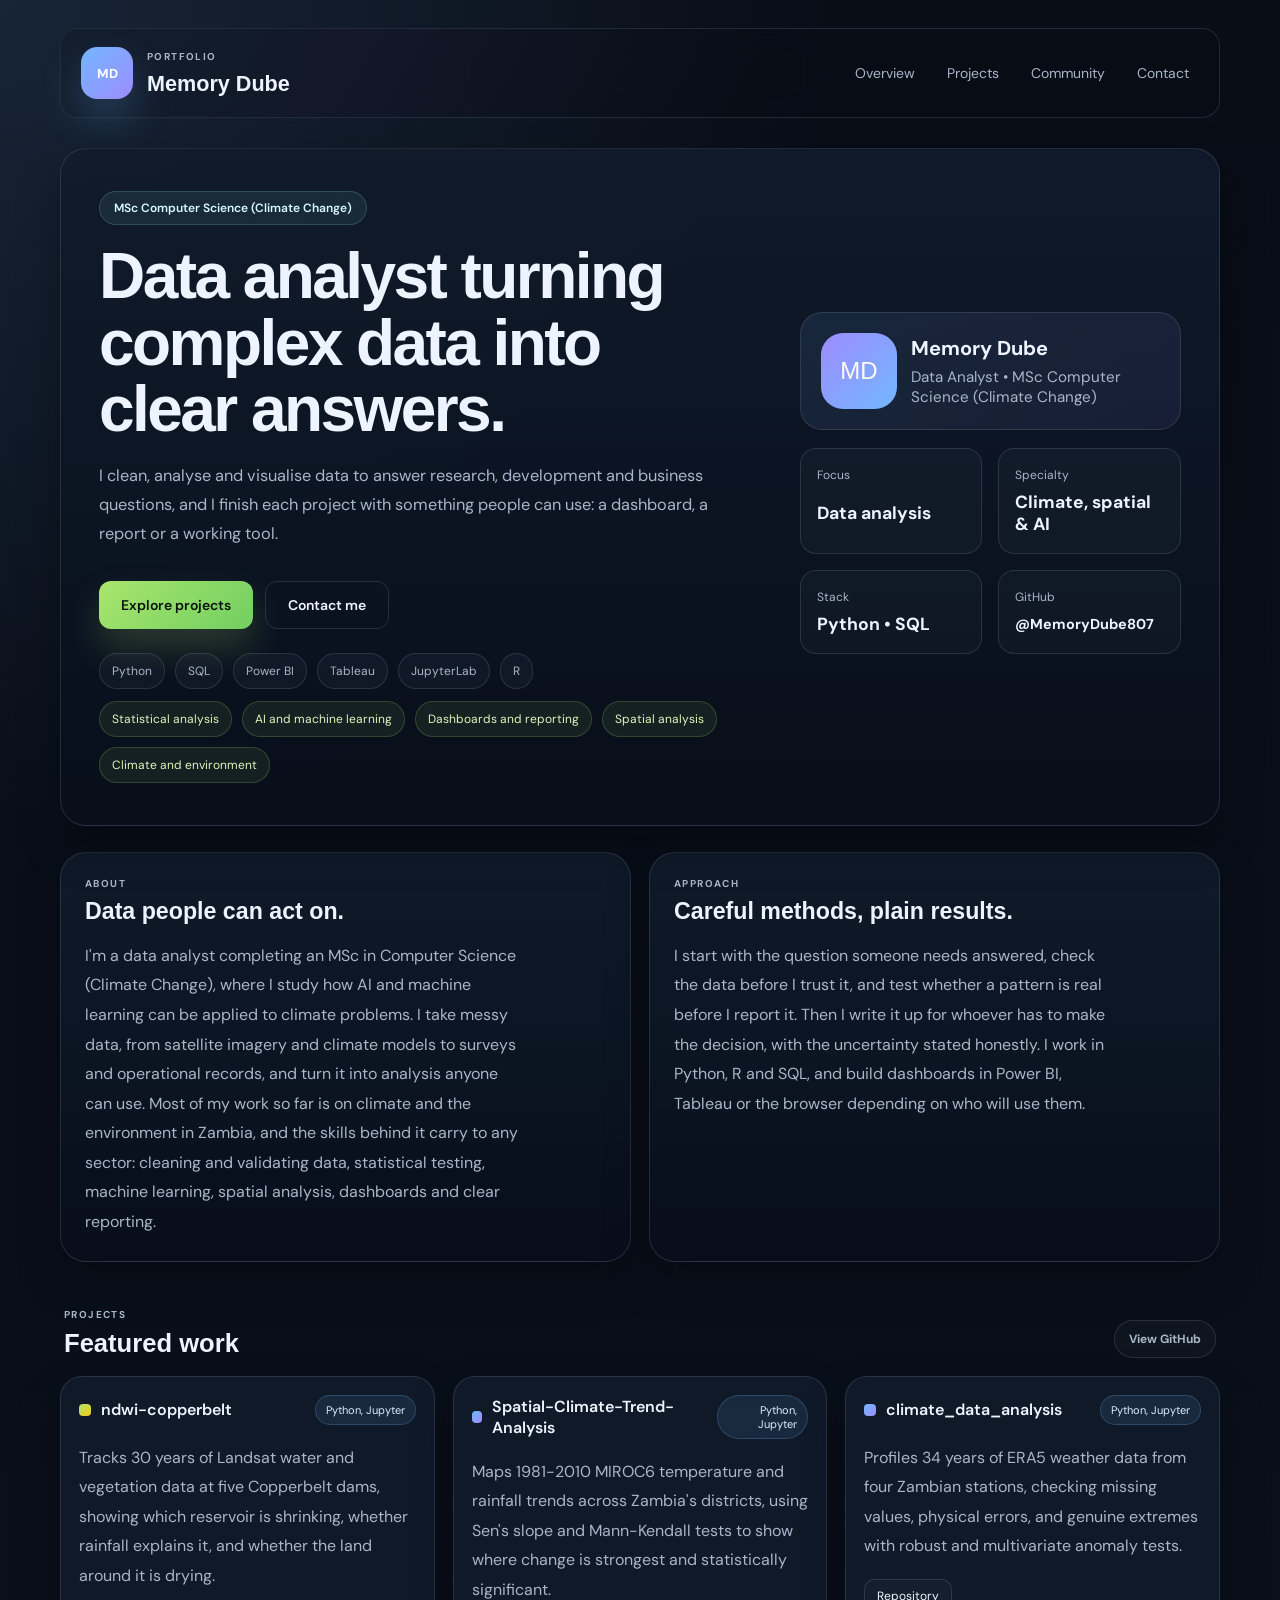
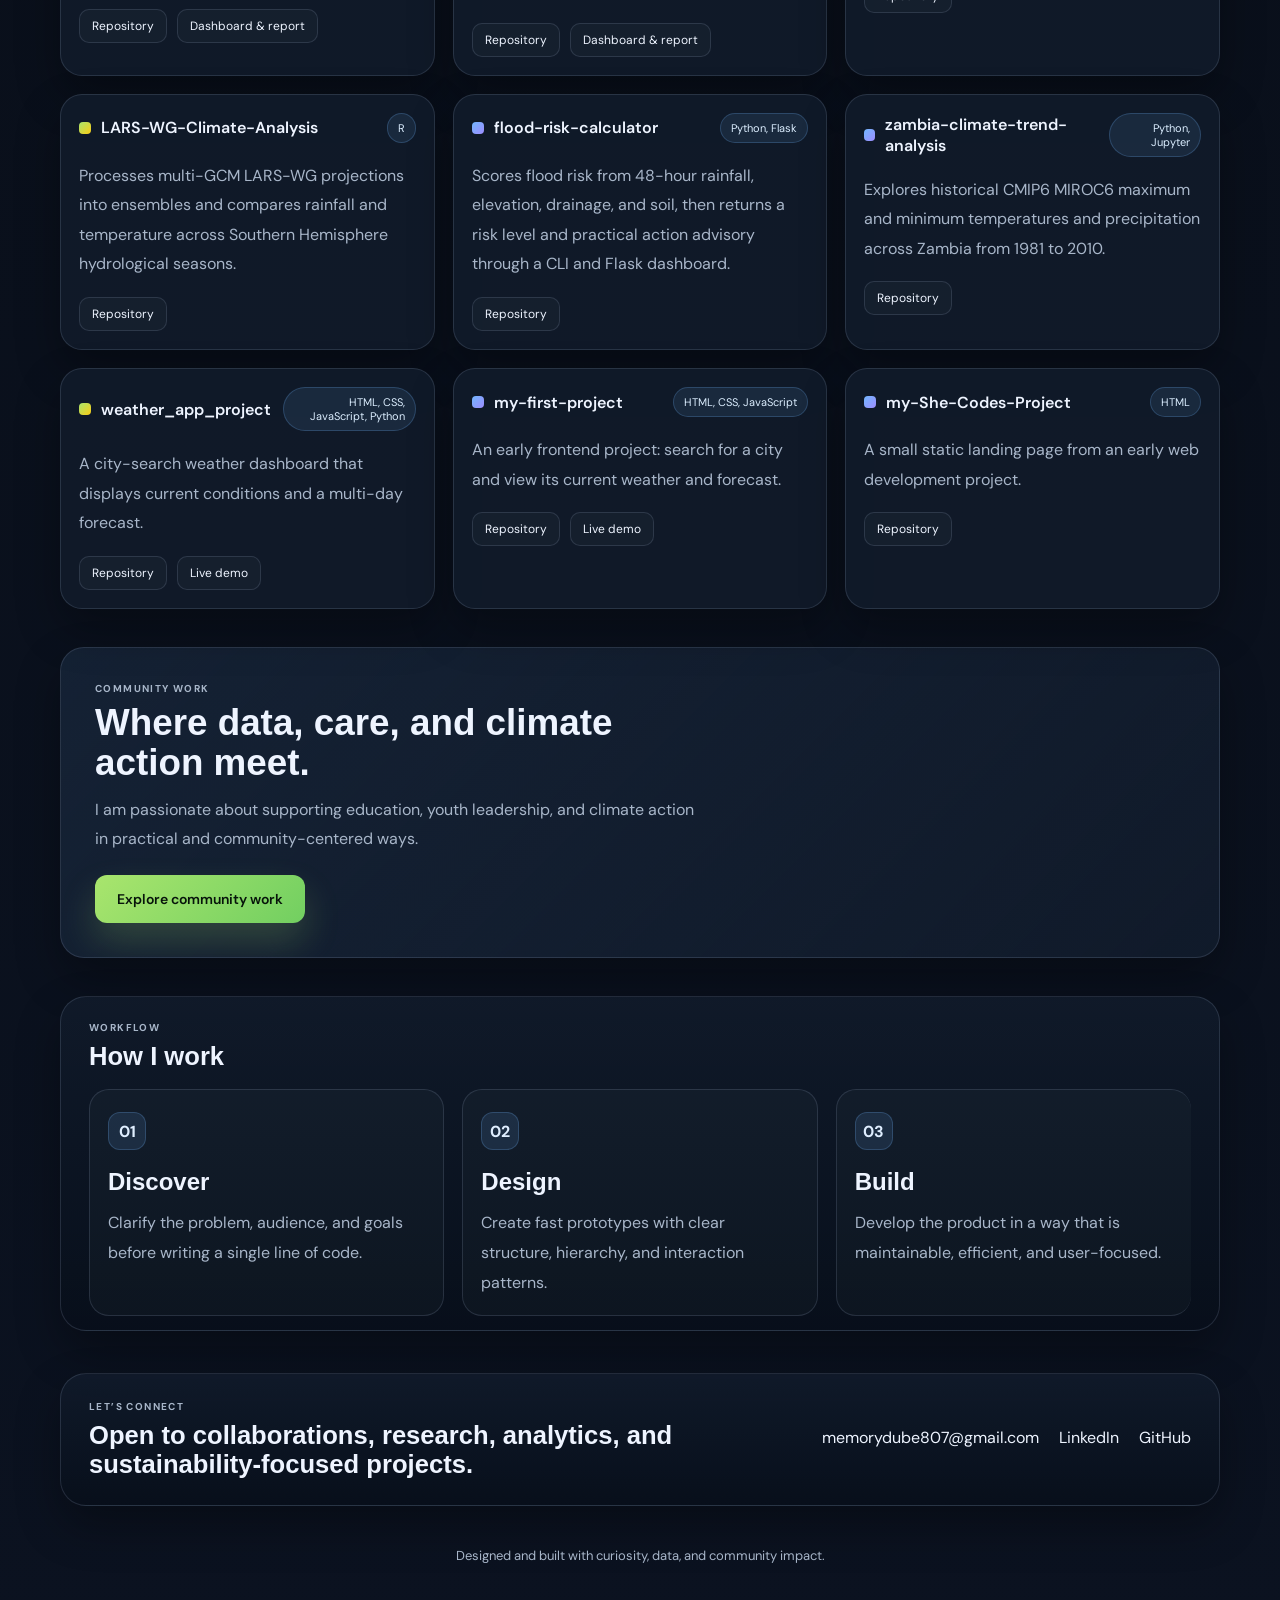
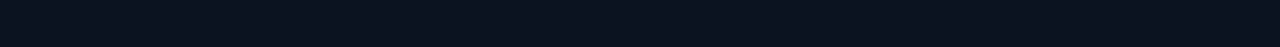
==== commit bdcc91a8: "Add degree and AI focus, keep all repositories" ====
--- a/index.html
+++ b/index.html
@@ -6,7 +6,7 @@
     <title>Memory Dube | Portfolio</title>
     <meta
       name="description"
-      content="Portfolio of Memory Dube, data analyst and MSc Computer Science candidate."
+      content="Portfolio of Memory Dube, data analyst and MSc Computer Science (Climate Change) candidate."
     />
     <link rel="preconnect" href="https://fonts.googleapis.com" />
     <link rel="preconnect" href="https://fonts.gstatic.com" crossorigin />
@@ -14,7 +14,7 @@
       href="https://fonts.googleapis.com/css2?family=DM+Sans:wght@400;500;600;700&family=DM+Serif+Display&display=swap"
       rel="stylesheet"
     />
-    <link rel="stylesheet" href="styles.css" />
+    <link rel="stylesheet" href="styles.css?v=20261028" />
   </head>
   <body>
     <div class="page-shell">
@@ -38,7 +38,7 @@
       <main>
         <section id="overview" class="hero card">
           <div class="hero-copy">
-            <span class="badge">MSc Computer Science Candidate</span>
+            <span class="badge">MSc Computer Science (Climate Change)</span>
             <h2>Data analyst turning complex data into clear answers.</h2>
             <p>
               I clean, analyse and visualise data to answer research, development and business
@@ -62,6 +62,7 @@
 
             <div class="impact-row" aria-label="Focus areas">
               <span>Statistical analysis</span>
+              <span>AI and machine learning</span>
               <span>Dashboards and reporting</span>
               <span>Spatial analysis</span>
               <span>Climate and environment</span>
@@ -70,10 +71,10 @@
 
           <aside class="info-panel">
             <div class="profile-card">
-              <div class="avatar">MD</div>
+              <div class="avatar" style="flex-shrink: 0">MD</div>
               <div>
                 <p class="profile-name">Memory Dube</p>
-                <p class="profile-role">Data Analyst • MSc Computer Science</p>
+                <p class="profile-role">Data Analyst • MSc Computer Science (Climate Change)</p>
               </div>
             </div>
 
@@ -84,7 +85,7 @@
               </div>
               <div>
                 <span>Specialty</span>
-                <strong>Climate &amp; spatial</strong>
+                <strong>Climate, spatial &amp; AI</strong>
               </div>
               <div>
                 <span>Stack</span>
@@ -103,11 +104,12 @@
             <p class="eyebrow">About</p>
             <h3>Data people can act on.</h3>
             <p>
-              I'm a data analyst and MSc Computer Science candidate. I take messy data, from satellite
-              imagery and climate models to surveys and operational records, and turn it into analysis
-              anyone can use. Most of my work so far is on climate and the
-              environment in Zambia, and the skills behind it carry to any sector: cleaning and
-              validating data, statistical testing, spatial analysis, dashboards and clear reporting.
+              I'm a data analyst completing an MSc in Computer Science (Climate Change), where I study
+              how AI and machine learning can be applied to climate problems. I take messy data, from
+              satellite imagery and climate models to surveys and operational records, and turn it into
+              analysis anyone can use. Most of my work so far is on climate and the environment in
+              Zambia, and the skills behind it carry to any sector: cleaning and validating data,
+              statistical testing, machine learning, spatial analysis, dashboards and clear reporting.
             </p>
           </article>
 
@@ -187,6 +189,6 @@
       </footer>
     </div>
 
-    <script src="script.js"></script>
+    <script src="script.js?v=20261028"></script>
   </body>
 </html>
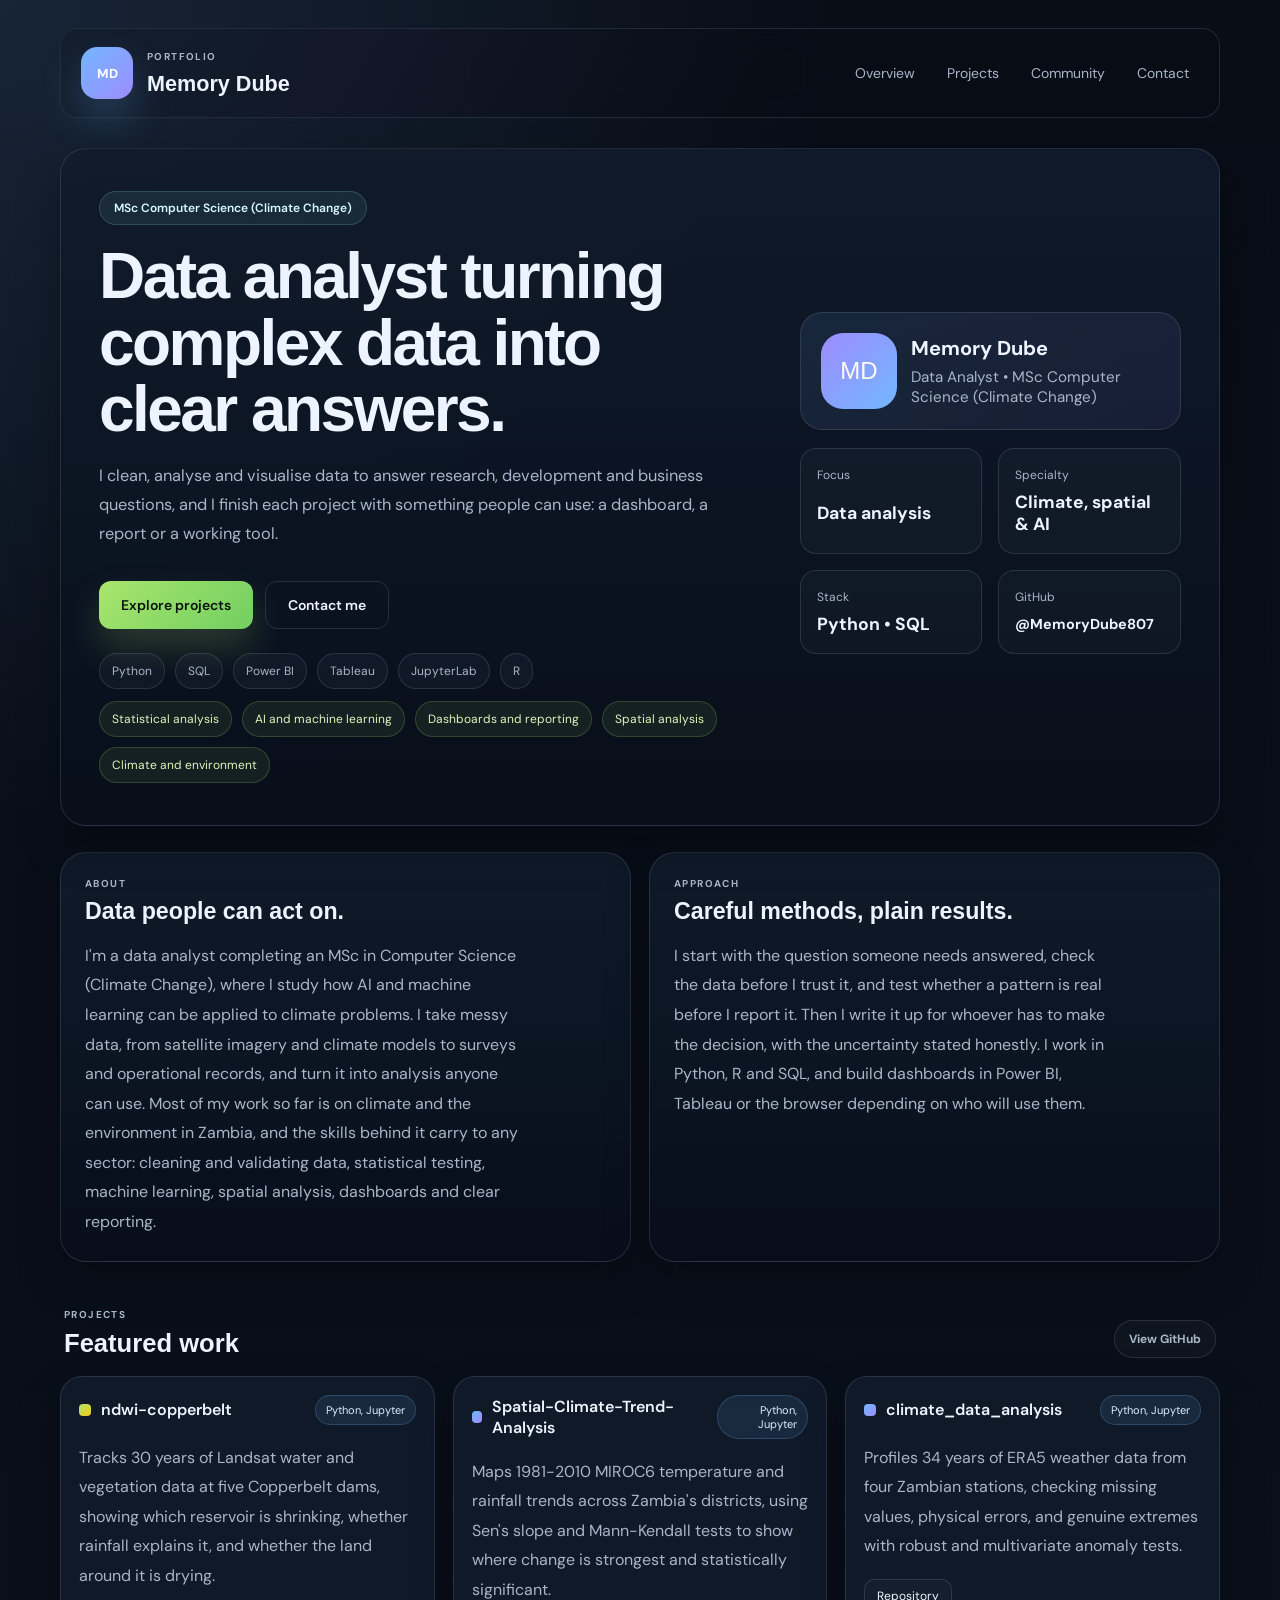
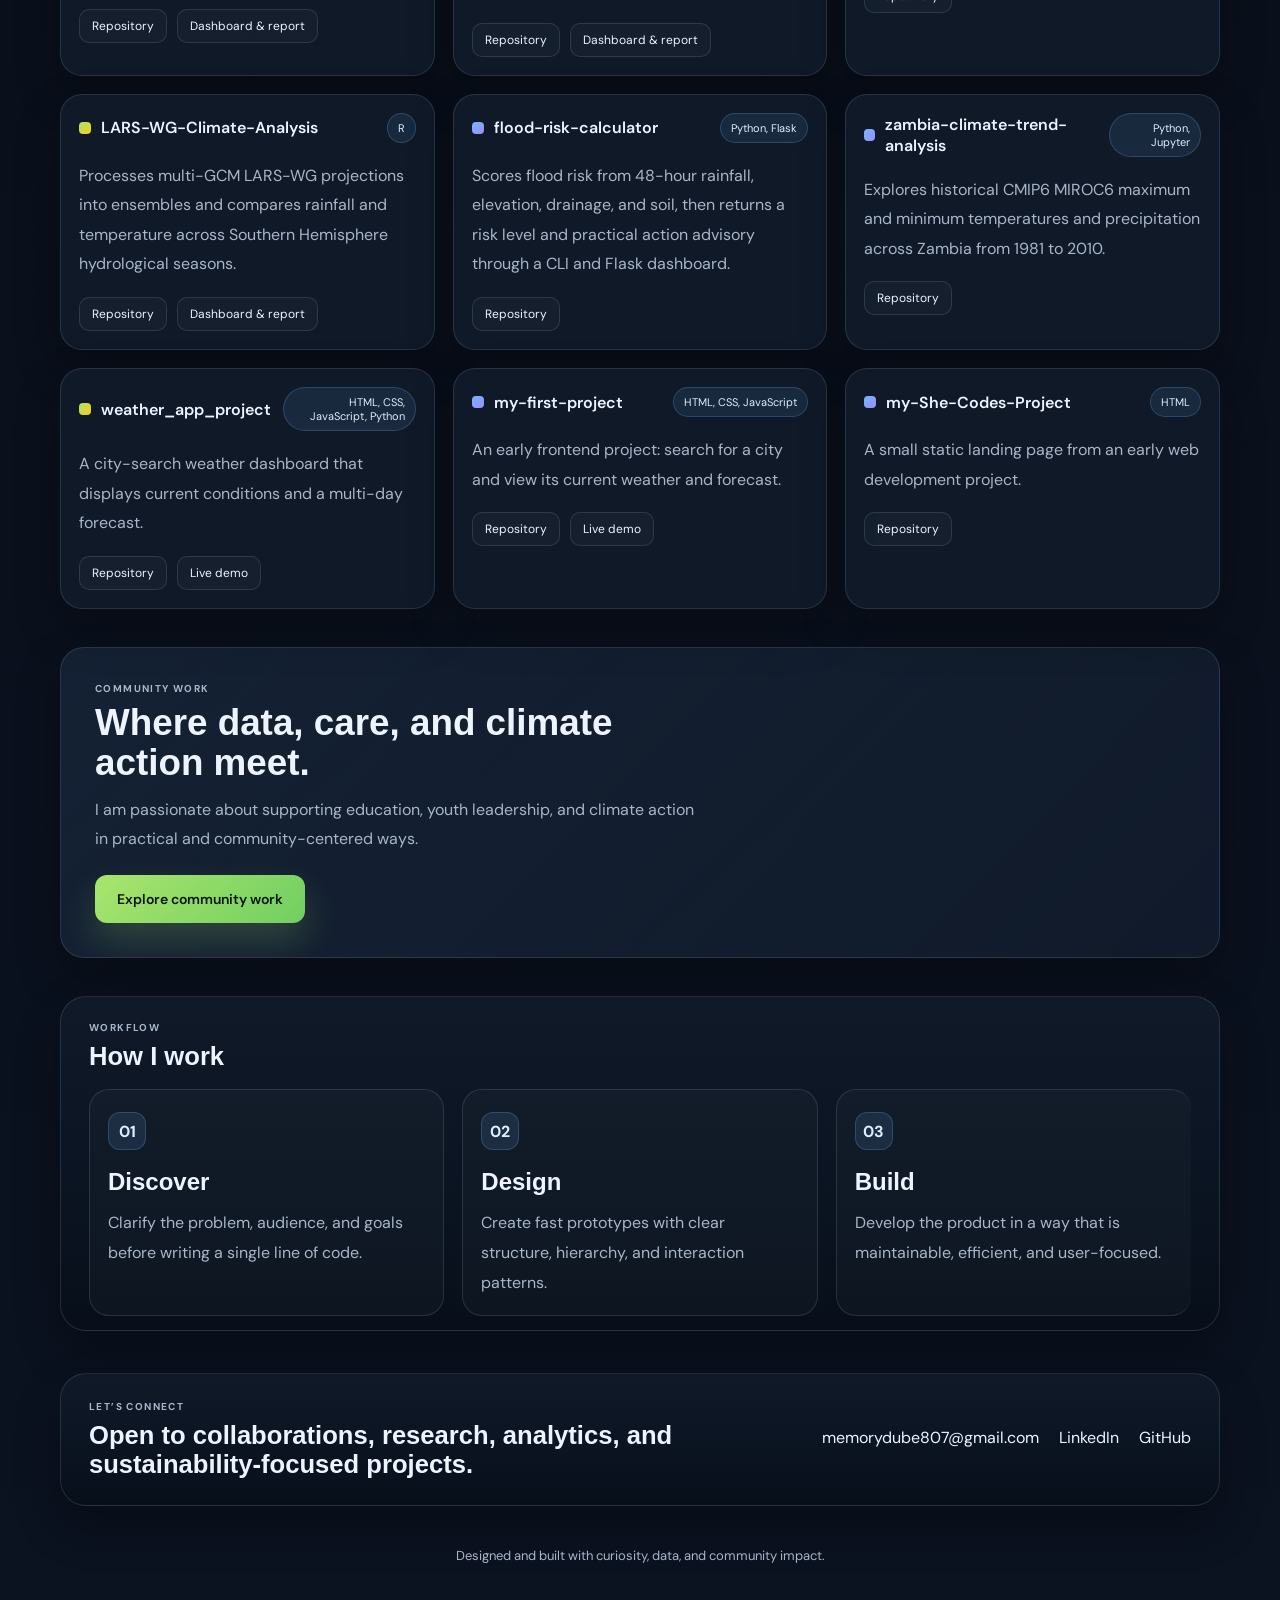
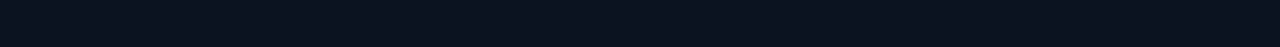
==== commit 2eeb3fa0: "Refine Mount Makulu projections page" ====
--- a/index.html
+++ b/index.html
@@ -189,6 +189,6 @@
       </footer>
     </div>
 
-    <script src="script.js?v=20261028"></script>
+    <script src="script.js?v=20261028b"></script>
   </body>
 </html>
